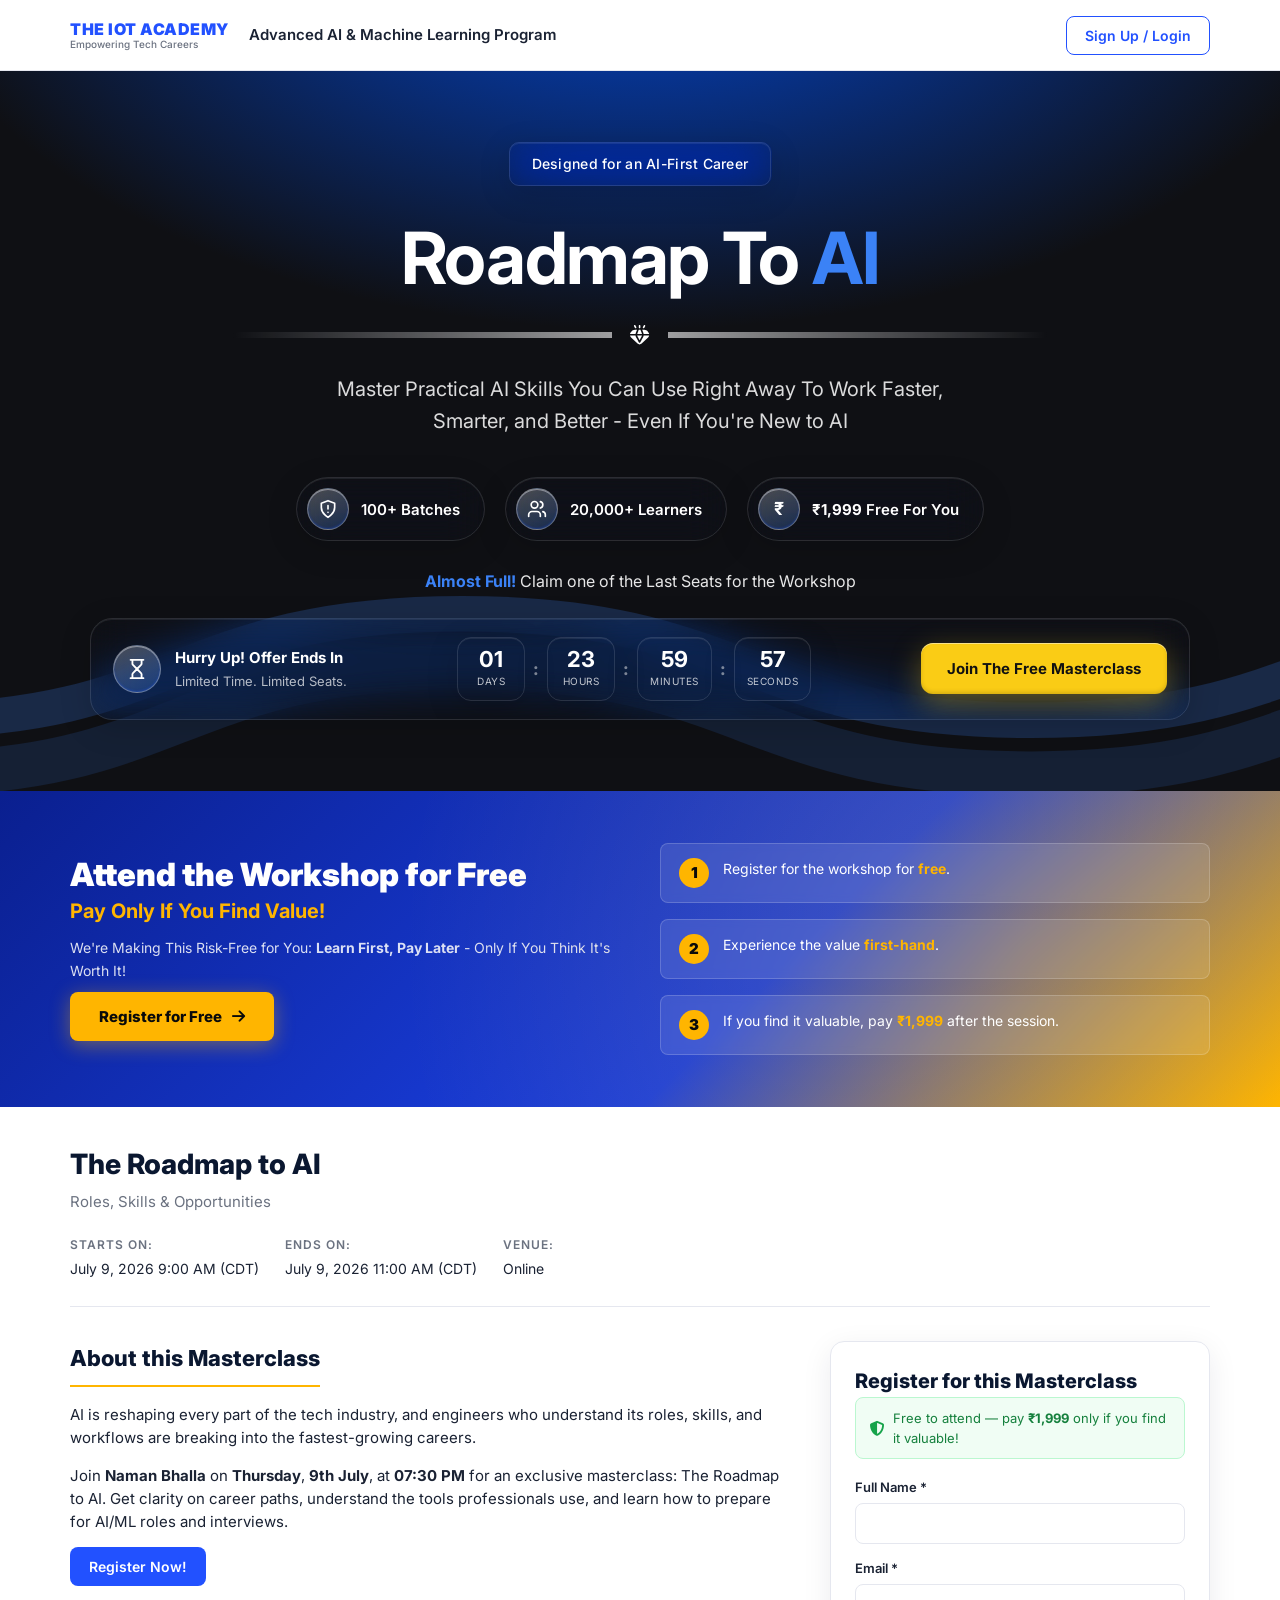
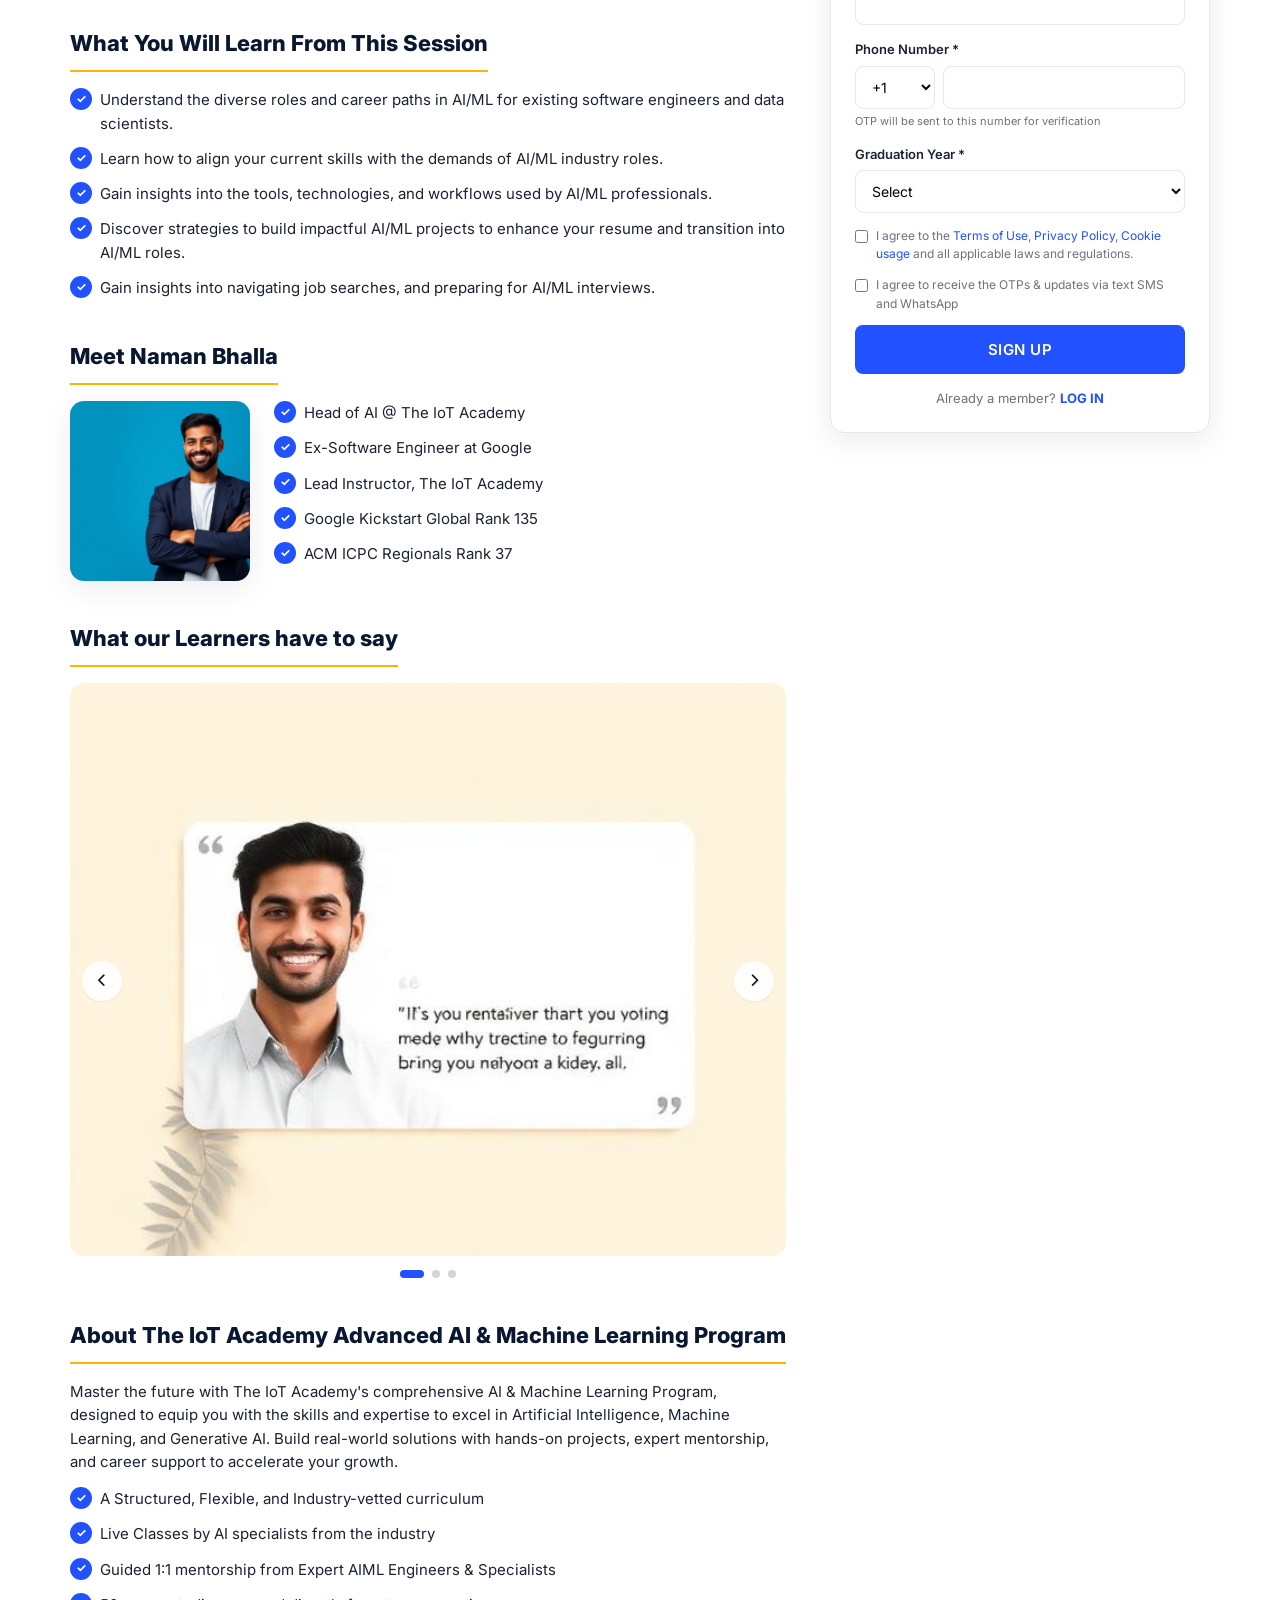
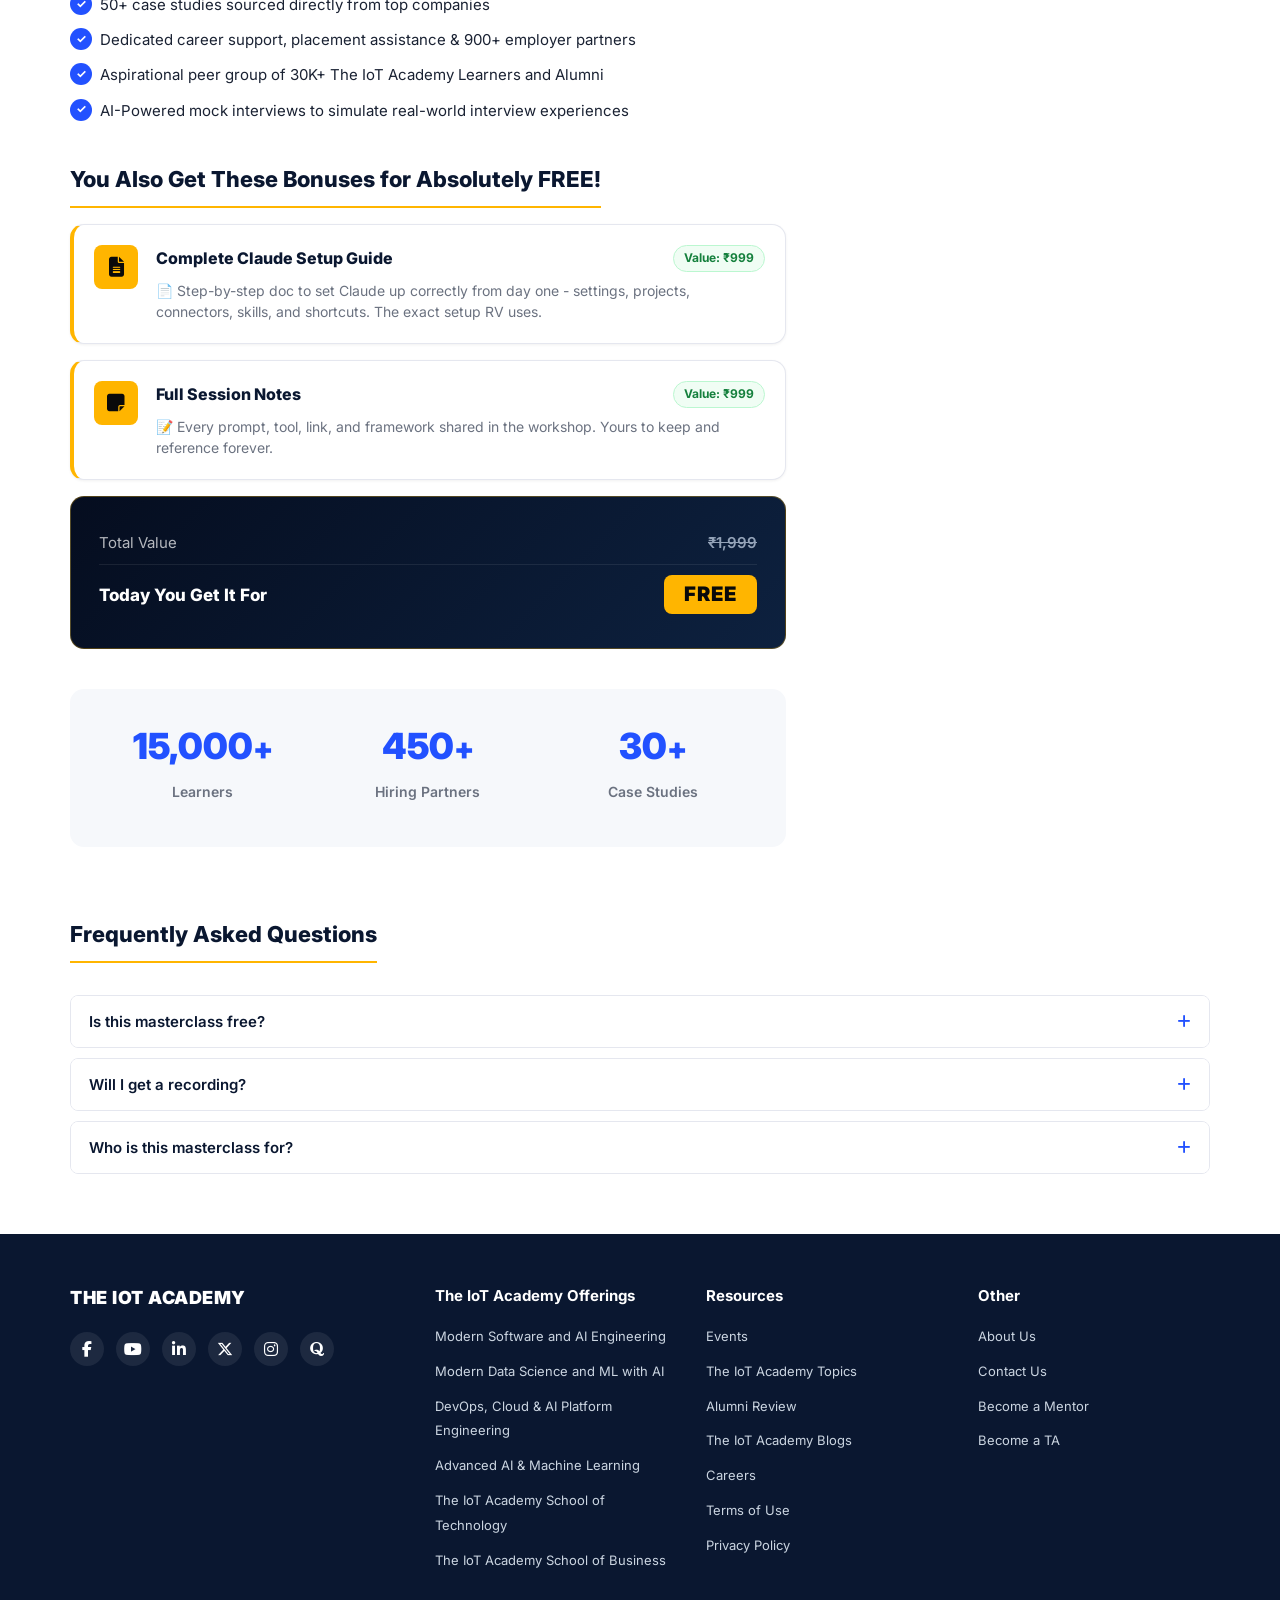
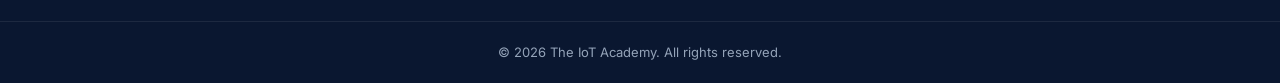
==== index.html @ 8700c043 "Add files via upload" ====
<!DOCTYPE html>
<html lang="en">

<head>
  <meta charset="UTF-8" />
  <meta name="viewport" content="width=device-width, initial-scale=1.0" />
  <title>The Roadmap to AI - The IoT Academy Masterclass</title>
  <meta name="description"
    content="Join Naman Bhalla for The Roadmap to AI - a free The IoT Academy Masterclass on AI/ML roles, skills and opportunities." />
  <link rel="preconnect" href="https://fonts.googleapis.com" />
  <link rel="preconnect" href="https://fonts.gstatic.com" crossorigin />
  <link href="https://fonts.googleapis.com/css2?family=Inter:wght@400;500;600;700;800;900&display=swap"
    rel="stylesheet" />
  <link rel="stylesheet" href="https://cdnjs.cloudflare.com/ajax/libs/font-awesome/6.5.1/css/all.min.css" />
  <link rel="stylesheet" href="css/style.css" />
  <link rel="stylesheet" href="css/responsive.css" />
</head>

<body>

  <!-- Navbar -->
  <header class="navbar" id="navbar">
    <div class="container nav-inner">
      <a href="#" class="brand" aria-label="The IoT Academy">
        <span class="brand-logo">THE IOT ACADEMY</span>
        <span class="brand-sub">Empowering Tech Careers</span>
      </a>
      <div class="nav-title">Advanced AI &amp; Machine Learning Program</div>
      <button class="btn btn-outline nav-cta" type="button">Sign Up / Login</button>
      <button class="hamburger" id="hamburger" aria-label="Toggle menu" aria-expanded="false">
        <span></span><span></span><span></span>
      </button>
    </div>
  </header>

<!-- Hero -->
  <section class="hero">
    <div class="hero-glow"></div>
    <svg class="hero-curves" viewBox="0 0 1440 320" preserveAspectRatio="xMidYMax slice">
      <path d="M-100,240 C200,240 200,120 520,120 C840,120 840,240 1160,240 C1480,240 1480,120 1800,120"
        stroke="rgba(59,130,246,0.22)" stroke-width="40" fill="none" stroke-linecap="round" />
      <path d="M-100,300 C200,300 200,180 520,180 C840,180 840,300 1160,300 C1480,300 1480,180 1800,180"
        stroke="rgba(59,130,246,0.14)" stroke-width="50" fill="none" stroke-linecap="round" />
    </svg>

    <div class="hero-content">
      <div class="badge glass">Designed for an AI-First Career</div>

      <h1 class="hero-title">Roadmap To <span class="hero-accent">AI</span></h1>

      <div class="separator">
        <div class="separator-line"></div>
        <svg class="diamond" viewBox="0 0 24 24" width="24" height="24" xmlns="http://www.w3.org/2000/svg" fill="none">
          <g transform="scale(1.0435)">
            <path
              d="M15.2933 8.93263L14.0161 5.57375H16.2659C17.1213 5.57581 17.9643 5.77859 18.7271 6.16579C19.4898 6.55299 20.1511 7.11379 20.6577 7.8031L21.3887 8.80166C21.7003 9.22668 21.9273 9.70757 22.0575 10.2182H15.6342C15.5683 9.77844 15.4539 9.3473 15.2933 8.93263ZM11.0343 3.71596C11.2807 3.71596 11.517 3.6181 11.6912 3.4439C11.8654 3.2697 11.9632 3.03343 11.9632 2.78707V0.929282C11.9632 0.682924 11.8654 0.446656 11.6912 0.272455C11.517 0.0982534 11.2807 0.000388083 11.0343 0.000388083C10.788 0.000388083 10.5517 0.0982534 10.3775 0.272455C10.2033 0.446656 10.1054 0.682924 10.1054 0.929282V2.78707C10.1054 3.03343 10.2033 3.2697 10.3775 3.4439C10.5517 3.6181 10.788 3.71596 11.0343 3.71596ZM13.5628 9.60794L12.0292 5.57375H10.0478L8.48916 9.70919C8.42937 9.8757 8.37974 10.0457 8.34054 10.2182H13.7476C13.7012 10.0105 13.6394 9.8065 13.5628 9.60794ZM15.2636 3.62307C15.3732 3.67822 15.4928 3.71107 15.6152 3.71975C15.7376 3.72842 15.8606 3.71274 15.9769 3.67361C16.0933 3.63449 16.2007 3.57269 16.293 3.49179C16.3854 3.41089 16.4607 3.31249 16.5148 3.20229L17.4437 1.3445C17.5538 1.12401 17.5718 0.868802 17.4938 0.635023C17.4158 0.401245 17.248 0.208044 17.0275 0.0979219C16.8071 -0.0122001 16.5519 -0.0302223 16.3181 0.0478199C16.0843 0.125862 15.8911 0.293576 15.781 0.514066L14.8521 2.37185C14.7966 2.48096 14.7633 2.59996 14.7539 2.72201C14.7446 2.84405 14.7595 2.96674 14.7977 3.08301C14.836 3.19928 14.8968 3.30685 14.9767 3.39954C15.0567 3.49222 15.1542 3.56819 15.2636 3.62307ZM11.0232 17.5444L13.6111 12.6649C13.6768 12.4726 13.7286 12.2758 13.7662 12.076H8.24765C8.28941 12.3153 8.35156 12.5505 8.43342 12.7792L11.0232 17.5444ZM6.76142 9.0376L8.06187 5.57375H5.81673C4.97889 5.57594 4.15274 5.77046 3.40194 6.14231C2.65113 6.51417 1.99573 7.05344 1.48623 7.71857L0.723608 8.7162C0.387594 9.16293 0.147561 9.67431 0.0185779 10.2182H6.42794C6.49935 9.81452 6.61106 9.419 6.76142 9.0376ZM15.65 12.076C15.5915 12.5199 15.4843 12.956 15.3305 13.3765C15.3165 13.4136 11.8415 19.9475 11.8387 19.9484C11.7631 20.0954 11.6485 20.2188 11.5076 20.3052C11.3666 20.3916 11.2047 20.4377 11.0394 20.4385C10.874 20.4392 10.7117 20.3946 10.5699 20.3095C10.4282 20.2244 10.3125 20.1021 10.2355 19.9558C10.2355 19.9558 6.72984 13.5353 6.71497 13.4954C6.54858 13.0371 6.43757 12.5606 6.38429 12.076H0C0.171788 12.9072 0.603865 13.662 1.23357 14.231L8.65543 21.39C9.3073 21.9714 10.1507 22.2918 11.0241 22.2901C11.9161 22.2884 12.776 21.9576 13.4392 21.3612L20.8109 14.271C21.4569 13.6933 21.9012 12.9242 22.0789 12.076H15.65ZM5.5585 3.20229C5.66862 3.42339 5.86207 3.5917 6.09628 3.67017C6.3305 3.74865 6.58629 3.73087 6.8074 3.62075C7.0285 3.51063 7.19681 3.31718 7.27529 3.08297C7.35376 2.84876 7.33599 2.59296 7.22586 2.37185L6.29697 0.514066C6.24244 0.404891 6.16695 0.307524 6.07479 0.227525C5.98264 0.147526 5.87562 0.0864625 5.75987 0.0478199C5.52609 -0.0302223 5.27089 -0.0122001 5.0504 0.0979219C4.82991 0.208044 4.66219 0.401245 4.58415 0.635023C4.50611 0.868802 4.52413 1.12401 4.63425 1.3445L5.5585 3.20229Z"
              fill="#ffffff" />
          </g>
        </svg>
        <div class="separator-line right"></div>
      </div>

      <p class="hero-sub">Master Practical AI Skills You Can Use Right Away To Work Faster,<br />Smarter, and Better
        - Even If You're New to AI</p>

      <div class="hero-stats">
        <div class="stat-pill glass">
          <div class="stat-icon">
            <svg viewBox="0 0 24 24" fill="none" stroke="currentColor" stroke-width="2" stroke-linecap="round"
              stroke-linejoin="round">
              <path d="M12 22s-8-4.5-8-11.8V5l8-3 8 3v5.2c0 7.3-8 11.8-8 11.8z" />
              <path d="M12 8v4" />
              <path d="M12 16h.01" />
            </svg>
          </div>
          <span class="stat-label">100+ Batches</span>
        </div>
        <div class="stat-pill glass">
          <div class="stat-icon">
            <svg viewBox="0 0 24 24" fill="none" stroke="currentColor" stroke-width="2" stroke-linecap="round"
              stroke-linejoin="round">
              <path d="M16 21v-2a4 4 0 0 0-4-4H6a4 4 0 0 0-4 4v2" />
              <circle cx="9" cy="7" r="4" />
              <path d="M22 21v-2a4 4 0 0 0-3-3.87" />
              <path d="M16 3.13a4 4 0 0 1 0 7.75" />
            </svg>
          </div>
          <span class="stat-label">20,000+ Learners</span>
        </div>
        <div class="stat-pill glass">
          <div class="stat-icon">
            <span style="font-size:18px;font-weight:700;line-height:1;">&#8377;</span>
          </div>
          <span class="stat-label"><strong>&#8377;1,999</strong> Free For You</span>
        </div>
      </div>

      <p class="hero-urgency"><strong>Almost Full!</strong> Claim one of the Last Seats for the Workshop</p>

      <div class="countdown-bar glass" id="countdownStrip">
        <div class="countdown-left">
          <div class="countdown-icon">
            <svg viewBox="0 0 24 24" fill="none" stroke="currentColor" stroke-width="2" stroke-linecap="round"
              stroke-linejoin="round">
              <path d="M5 22h14" />
              <path d="M5 2h14" />
              <path d="M17 22v-4.172a2 2 0 0 0-.586-1.414L12 12l-4.414 4.414A2 2 0 0 0 7 17.828V22" />
              <path d="M7 2v4.172a2 2 0 0 0 .586 1.414L12 12l4.414-4.414A2 2 0 0 0 17 6.172V2" />
            </svg>
          </div>
          <div class="countdown-text">
            <h3>Hurry Up! Offer Ends In</h3>
            <p>Limited Time. Limited Seats.</p>
          </div>
        </div>
        <div class="countdown-timer">
          <div class="time-unit glass"><span class="value" id="cd-days">02</span><span class="label">Days</span></div>
          <span class="colon">:</span>
          <div class="time-unit glass"><span class="value" id="cd-hours">02</span><span class="label">Hours</span></div>
          <span class="colon">:</span>
          <div class="time-unit glass"><span class="value" id="cd-minutes">02</span><span class="label">Minutes</span></div>
          <span class="colon">:</span>
          <div class="time-unit glass"><span class="value" id="cd-seconds">02</span><span class="label">Seconds</span></div>
        </div>
        <button class="cta-button" data-scroll-to="registerForm">Join The Free Masterclass</button>
      </div>
    </div>
  </section>

  <!-- Risk-Free Banner -->
  <section class="risk-banner reveal">
    <div class="container risk-inner">
      <div class="risk-left">
        <h2 class="risk-title">Attend the Workshop for Free</h2>
        <p class="risk-sub">Pay Only If You Find Value!</p>
        <p class="risk-desc">We're Making This Risk-Free for You: <strong>Learn First, Pay Later</strong> - Only If You
          Think It's Worth It!</p>
        <button class="btn btn-yellow" data-scroll-to="registerForm">Register for Free <i
            class="fa-solid fa-arrow-right"></i></button>
      </div>
      <div class="risk-steps">
        <div class="risk-step">
          <span class="risk-num">1</span>
          <p>Register for the workshop for <strong>free</strong>.</p>
        </div>
        <div class="risk-step">
          <span class="risk-num">2</span>
          <p>Experience the value <strong>first-hand</strong>.</p>
        </div>
        <div class="risk-step">
          <span class="risk-num">3</span>
          <p>If you find it valuable, pay <strong>₹1,999</strong> after the session.</p>
        </div>
      </div>
    </div>
  </section>

  <!-- Event details -->
  <section class="container event-info reveal">
    <h2>The Roadmap to AI</h2>
    <p class="muted">Roles, Skills &amp; Opportunities</p>

    <div class="event-meta">
      <div><span class="meta-label">STARTS ON:</span><span>July 9, 2026 9:00 AM (CDT)</span></div>
      <div><span class="meta-label">ENDS ON:</span><span>July 9, 2026 11:00 AM (CDT)</span></div>
      <div><span class="meta-label">VENUE:</span><span>Online</span></div>
    </div>
    <hr />
  </section>

  <!-- Two-column body -->
  <section class="container body-grid">

    <div class="body-main">

      <article class="block reveal">
        <h3 class="block-title">About this Masterclass</h3>
        <p>AI is reshaping every part of the tech industry, and engineers who understand its roles, skills, and
          workflows are breaking into the fastest-growing careers.</p>
        <p>Join <strong>Naman Bhalla</strong> on <strong>Thursday</strong>, <strong>9th July</strong>, at <strong>07:30
            PM</strong> for an exclusive masterclass: The Roadmap to AI. Get clarity on career paths, understand the
          tools professionals use, and learn how to prepare for AI/ML roles and interviews.</p>
        <button class="btn btn-primary" data-scroll-to="registerForm">Register Now!</button>
      </article>

      <article class="block reveal">
        <h3 class="block-title">What You Will Learn From This Session</h3>
        <ul class="check-list">
          <li>Understand the diverse roles and career paths in AI/ML for existing software engineers and data
            scientists.</li>
          <li>Learn how to align your current skills with the demands of AI/ML industry roles.</li>
          <li>Gain insights into the tools, technologies, and workflows used by AI/ML professionals.</li>
          <li>Discover strategies to build impactful AI/ML projects to enhance your resume and transition into AI/ML
            roles.</li>
          <li>Gain insights into navigating job searches, and preparing for AI/ML interviews.</li>
        </ul>
      </article>

      <article class="block reveal">
        <h3 class="block-title">Meet Naman Bhalla</h3>
        <div class="speaker">
          <div class="speaker-photo">
            <img src="assets/images/instructor.jpg" alt="Naman Bhalla" loading="lazy" />
          </div>
          <ul class="check-list">
            <li>Head of AI @ The IoT Academy</li>
            <li>Ex-Software Engineer at Google</li>
            <li>Lead Instructor, The IoT Academy</li>
            <li>Google Kickstart Global Rank 135</li>
            <li>ACM ICPC Regionals Rank 37</li>
          </ul>
        </div>
      </article>

      <article class="block reveal">
        <h3 class="block-title">What our Learners have to say</h3>

        <div class="slider" id="testimonialSlider">
          <button class="slider-btn prev" aria-label="Previous"><i class="fa-solid fa-chevron-left"></i></button>
          <div class="slider-track" id="sliderTrack">
            <div class="slide"><img src="assets/images/testimonial1.jpg" alt="Learner testimonial 1" loading="lazy" />
            </div>
            <div class="slide"><img src="assets/images/testimonial2.jpg" alt="Learner testimonial 2" loading="lazy" />
            </div>
            <div class="slide"><img src="assets/images/testimonial3.jpg" alt="Learner testimonial 3" loading="lazy" />
            </div>
          </div>
          <button class="slider-btn next" aria-label="Next"><i class="fa-solid fa-chevron-right"></i></button>
          <div class="slider-dots" id="sliderDots"></div>
        </div>
      </article>

      <article class="block reveal">
        <h3 class="block-title">About The IoT Academy Advanced AI &amp; Machine Learning Program</h3>
        <p>Master the future with The IoT Academy's comprehensive AI &amp; Machine Learning Program, designed to equip
          you with the skills and expertise to excel in Artificial Intelligence, Machine Learning, and Generative AI.
          Build real-world solutions with hands-on projects, expert mentorship, and career support to accelerate your
          growth.</p>
        <ul class="check-list">
          <li>A Structured, Flexible, and Industry-vetted curriculum</li>
          <li>Live Classes by AI specialists from the industry</li>
          <li>Guided 1:1 mentorship from Expert AIML Engineers &amp; Specialists</li>
          <li>50+ case studies sourced directly from top companies</li>
          <li>Dedicated career support, placement assistance &amp; 900+ employer partners</li>
          <li>Aspirational peer group of 30K+ The IoT Academy Learners and Alumni</li>
          <li>AI-Powered mock interviews to simulate real-world interview experiences</li>
        </ul>
      </article>

      <!-- Bonuses -->
      <article class="block reveal">
        <h3 class="block-title">You Also Get These Bonuses for Absolutely FREE!</h3>

        <div class="bonus-card">
          <div class="bonus-icon"><i class="fa-solid fa-file-lines"></i></div>
          <div class="bonus-body">
            <div class="bonus-header">
              <span class="bonus-title">Complete Claude Setup Guide</span>
              <span class="bonus-value">Value: ₹999</span>
            </div>
            <p>📄 Step-by-step doc to set Claude up correctly from day one - settings, projects, connectors, skills, and
              shortcuts. The exact setup RV uses.</p>
          </div>
        </div>

        <div class="bonus-card">
          <div class="bonus-icon"><i class="fa-solid fa-note-sticky"></i></div>
          <div class="bonus-body">
            <div class="bonus-header">
              <span class="bonus-title">Full Session Notes</span>
              <span class="bonus-value">Value: ₹999</span>
            </div>
            <p>📝 Every prompt, tool, link, and framework shared in the workshop. Yours to keep and reference forever.
            </p>
          </div>
        </div>

        <div class="value-stack">
          <div class="value-row">
            <span>Total Value</span>
            <span class="value-strike">₹1,999</span>
          </div>
          <div class="value-row highlight">
            <span>Today You Get It For</span>
            <span class="value-free">FREE</span>
          </div>
        </div>
      </article>

      <!-- Counters -->
      <article class="block counters reveal">
        <div class="counter"><span class="count" data-target="30000">0</span><span class="plus">+</span>
          <p>Learners</p>
        </div>
        <div class="counter"><span class="count" data-target="900">0</span><span class="plus">+</span>
          <p>Hiring Partners</p>
        </div>
        <div class="counter"><span class="count" data-target="50">0</span><span class="plus">+</span>
          <p>Case Studies</p>
        </div>
      </article>

    </div>

    <!-- Registration form -->
    <aside class="body-side">
      <form class="register-card" id="registerForm" novalidate>
        <h3>Register for this Masterclass</h3>
        <div class="form-risk-note">
          <i class="fa-solid fa-shield-halved"></i>
          <span>Free to attend &mdash; pay <strong>₹1,999</strong> only if you find it valuable!</span>
        </div>

        <div class="field">
          <label for="fullName">Full Name *</label>
          <input id="fullName" name="fullName" type="text" required />
        </div>
        <div class="field">
          <label for="email">Email *</label>
          <input id="email" name="email" type="email" required />
        </div>
        <div class="field">
          <label for="phone">Phone Number *</label>
          <div class="phone-row">
            <select aria-label="Country code">
              <option value="+1">+1</option>
              <option value="+91">+91</option>
              <option value="+44">+44</option>
            </select>
            <input id="phone" name="phone" type="tel" required />
          </div>
          <small>OTP will be sent to this number for verification</small>
        </div>
        <div class="field">
          <label for="gradYear">Graduation Year *</label>
          <select id="gradYear" required>
            <option value="">Select</option>
            <option>2028</option>
            <option>2027</option>
            <option>2026</option>
            <option>2025</option>
            <option>2024</option>
            <option>2023</option>
            <option>2022</option>
            <option>2021</option>
            <option>2020</option>
          </select>
        </div>
        <label class="checkbox">
          <input type="checkbox" required />
          <span>I agree to the <a href="#">Terms of Use</a>, <a href="#">Privacy Policy</a>, <a href="#">Cookie
              usage</a> and all applicable laws and regulations.</span>
        </label>
        <label class="checkbox">
          <input type="checkbox" />
          <span>I agree to receive the OTPs &amp; updates via text SMS and WhatsApp</span>
        </label>
        <button type="submit" class="btn btn-primary btn-block">SIGN UP</button>
        <p class="signin-link">Already a member? <a href="#">LOG IN</a></p>
      </form>
    </aside>
  </section>

  <!-- FAQ Accordion -->
  <section class="container faq reveal">
    <h3 class="block-title">Frequently Asked Questions</h3>
    <div class="accordion">
      <div class="acc-item">
        <button class="acc-head">Is this masterclass free? <i class="fa-solid fa-plus"></i></button>
        <div class="acc-body">
          <p>Yes, this masterclass is completely free to attend.</p>
        </div>
      </div>
      <div class="acc-item">
        <button class="acc-head">Will I get a recording? <i class="fa-solid fa-plus"></i></button>
        <div class="acc-body">
          <p>Registered attendees will receive access to the session recording afterward.</p>
        </div>
      </div>
      <div class="acc-item">
        <button class="acc-head">Who is this masterclass for? <i class="fa-solid fa-plus"></i></button>
        <div class="acc-body">
          <p>Software engineers, data scientists and anyone looking to break into AI/ML careers.</p>
        </div>
      </div>
    </div>
  </section>

  <!-- Footer -->
  <footer class="footer">
    <div class="container footer-grid">
      <div class="footer-brand">
        <div class="brand-logo footer-logo">THE IOT ACADEMY</div>
        <div class="socials">
          <a href="#" aria-label="Facebook"><i class="fa-brands fa-facebook-f"></i></a>
          <a href="#" aria-label="YouTube"><i class="fa-brands fa-youtube"></i></a>
          <a href="#" aria-label="LinkedIn"><i class="fa-brands fa-linkedin-in"></i></a>
          <a href="#" aria-label="Twitter"><i class="fa-brands fa-x-twitter"></i></a>
          <a href="#" aria-label="Instagram"><i class="fa-brands fa-instagram"></i></a>
          <a href="#" aria-label="Quora"><i class="fa-brands fa-quora"></i></a>
        </div>
      </div>

      <div class="footer-col">
        <h4>The IoT Academy Offerings</h4>
        <ul>
          <li><a href="#">Modern Software and AI Engineering</a></li>
          <li><a href="#">Modern Data Science and ML with AI</a></li>
          <li><a href="#">DevOps, Cloud &amp; AI Platform Engineering</a></li>
          <li><a href="#">Advanced AI &amp; Machine Learning</a></li>
          <li><a href="#">The IoT Academy School of Technology</a></li>
          <li><a href="#">The IoT Academy School of Business</a></li>
        </ul>
      </div>
      <div class="footer-col">
        <h4>Resources</h4>
        <ul>
          <li><a href="#">Events</a></li>
          <li><a href="#">The IoT Academy Topics</a></li>
          <li><a href="#">Alumni Review</a></li>
          <li><a href="#">The IoT Academy Blogs</a></li>
          <li><a href="#">Careers</a></li>
          <li><a href="#">Terms of Use</a></li>
          <li><a href="#">Privacy Policy</a></li>
        </ul>
      </div>
      <div class="footer-col">
        <h4>Other</h4>
        <ul>
          <li><a href="#">About Us</a></li>
          <li><a href="#">Contact Us</a></li>
          <li><a href="#">Become a Mentor</a></li>
          <li><a href="#">Become a TA</a></li>
        </ul>
      </div>
    </div>
    <div class="footer-bottom">
      <p>© 2026 The IoT Academy. All rights reserved.</p>
    </div>
  </footer>

  <!-- Back to top -->
  <button id="backToTop" class="back-to-top" aria-label="Back to top">
    <i class="fa-solid fa-arrow-up"></i>
  </button>

  <script src="js/script.js"></script>
</body>

</html>
---- css/style.css ----
/* =========================================
   Design tokens
========================================= */
:root {
  --blue-700: #1a3fe0;
  --blue-600: #2251ff;
  --yellow: #ffb500;
  --yellow-2: #ffcb2e;
  --dark: #0a1730;
  --text: #1a2233;
  --muted: #6b7280;
  --border: #e5e7ef;
  --bg: #ffffff;
  --bg-soft: #f6f8fb;
  --danger: #e11d48;
  --radius: 8px;
  --radius-lg: 14px;
  --shadow-sm: 0 1px 3px rgba(0, 0, 0, .06);
  --shadow: 0 8px 30px rgba(10, 23, 48, .08);
  --container: 1180px;
  --font: 'Inter', system-ui, -apple-system, "Segoe UI", Roboto, Arial, sans-serif;
}

/* =========================================
   Reset
========================================= */
* {
  margin: 0;
  padding: 0;
  box-sizing: border-box;
}

html {
  scroll-behavior: smooth;
}

body {
  font-family: var(--font);
  color: var(--text);
  background: var(--bg);
  line-height: 1.55;
  -webkit-font-smoothing: antialiased;
}

img {
  max-width: 100%;
  display: block;
}

a {
  color: var(--blue-600);
  text-decoration: none;
}

a:hover {
  text-decoration: underline;
}

button {
  font-family: inherit;
  cursor: pointer;
  border: 0;
  background: none;
}

ul {
  list-style: none;
}

.container {
  width: 100%;
  max-width: var(--container);
  margin: 0 auto;
  padding: 0 20px;
}

.muted {
  color: var(--muted);
}

/* =========================================
   Buttons
========================================= */
.btn {
  display: inline-flex;
  align-items: center;
  justify-content: center;
  padding: 10px 18px;
  border-radius: var(--radius);
  font-weight: 600;
  font-size: 14px;
  transition: all .2s ease;
  border: 1px solid transparent;
}

.btn-primary {
  background: var(--blue-600);
  color: #fff;
}

.btn-primary:hover {
  background: var(--blue-700);
  transform: translateY(-1px);
}

.btn-outline {
  background: #fff;
  color: var(--blue-600);
  border-color: var(--blue-600);
}

.btn-outline:hover {
  background: var(--blue-600);
  color: #fff;
}

.btn-danger {
  background: var(--danger);
  color: #fff;
}

.btn-danger:hover {
  background: #be123c;
}

.btn-block {
  width: 100%;
  padding: 14px;
  font-size: 15px;
  letter-spacing: .5px;
}

/* =========================================
   Navbar
========================================= */
.navbar {
  position: sticky;
  top: 0;
  z-index: 100;
  background: #fff;
  border-bottom: 1px solid var(--border);
  transition: transform .3s ease, box-shadow .2s ease;
}

.navbar.hide {
  transform: translateY(-100%);
}

.navbar.scrolled {
  box-shadow: var(--shadow-sm);
}

.nav-inner {
  display: flex;
  align-items: center;
  gap: 20px;
  height: 70px;
}

.brand {
  display: flex;
  flex-direction: column;
  line-height: 1;
}

.brand-logo {
  font-weight: 900;
  font-size: 16px;
  color: var(--blue-600);
  letter-spacing: .5px;
}

.brand-sub {
  font-size: 10px;
  color: var(--muted);
  font-weight: 500;
  margin-top: 2px;
}

.nav-title {
  font-weight: 600;
  color: var(--text);
  font-size: 15px;
  flex: 1;
}

.nav-cta {
  margin-left: auto;
}

.hamburger {
  display: none;
  flex-direction: column;
  gap: 4px;
  padding: 8px;
}

.hamburger span {
  width: 22px;
  height: 2px;
  background: var(--text);
  border-radius: 2px;
  transition: .2s;
}

/* =========================================
   Hero
========================================= */
.hero {
  position: relative;
  display: flex;
  align-items: center;
  justify-content: center;
  min-height: 80vh;
  overflow: hidden;
  padding: 48px 16px;
  background: #050914;
  color: #fff;
}

.hero-glow {
  position: absolute;
  inset: 0;
  pointer-events: none;
  background:
    radial-gradient(57.77% 57.77% at 50% -21.89%, #0249DC 0%, #0F1014 100%);
}

.hero-curves {
  position: absolute;
  bottom: 0;
  left: 0;
  width: 100%;
  pointer-events: none;
}

.hero-content {
  position: relative;
  z-index: 10;
  max-width: 1100px;
  width: 100%;
  text-align: center;
}

/* Liquid Glass */
.glass {
  position: relative;
  overflow: hidden;
  isolation: isolate;
  background: transparent;
  border: 1px solid rgba(255, 255, 255, 0.12);
  box-shadow:
    inset 0 1px 0 rgba(255, 255, 255, 0.08),
    0 8px 32px rgba(0, 0, 0, 0.15);
  backdrop-filter: blur(20px) saturate(200%);
  -webkit-backdrop-filter: blur(20px) saturate(200%);
}

.glass::before {
  content: "";
  position: absolute;
  inset: 0;
  border-radius: inherit;
  pointer-events: none;
  background: none;
}

.glass::after {
  content: "";
  position: absolute;
  inset: 0;
  z-index: -1;
  border-radius: inherit;
  background: radial-gradient(circle at 75% 20%,
      rgba(59, 131, 246, 0),
      transparent 55%);
}

.badge {
  display: inline-flex;
  align-items: center;
  justify-content: center;
  padding: 10px 22px;
  border-radius: 10px;
  font-size: 14px;
  font-weight: 500;
  letter-spacing: 0.02em;
  margin-bottom: 32px;
  color: #fff;
}

.hero-title {
  font-size: clamp(40px, 8vw, 72px);
  font-weight: 700;
  line-height: 1.1;
  letter-spacing: -0.02em;
  color: #fff;
}

.hero-accent {
  color: #3b82f6;
}

.separator {
  display: flex;
  align-items: center;
  justify-content: center;
  gap: 18px;
  margin-top: 28px;
}

.separator-line {
  flex: 1;
  max-width: 380px;
  height: 6px;
  background: linear-gradient(90deg, transparent, rgba(255, 255, 255, 0.6));
}

.separator-line.right {
  background: linear-gradient(270deg, transparent, rgba(255, 255, 255, 0.6));
}

.diamond {
  width: 20px;
  height: 20px;
}

.hero-sub {
  max-width: 720px;
  margin: 28px auto 0;
  font-size: clamp(16px, 2.5vw, 20px);
  line-height: 1.6;
  color: rgba(255, 255, 255, 0.85);
}

.hero-stats {
  display: flex;
  flex-wrap: wrap;
  justify-content: center;
  gap: 20px;
  margin-top: 40px;
}

.stat-pill {
  display: flex;
  align-items: center;
  gap: 12px;
  padding: 10px 24px 10px 10px;
  border-radius: 999px;
}

.stat-icon {
  display: flex;
  align-items: center;
  justify-content: center;
  width: 42px;
  height: 42px;
  border-radius: 50%;
  background: linear-gradient(160deg, rgba(255, 255, 255, 0.25), rgba(59, 130, 246, 0.25));
  border: 1px solid rgba(255, 255, 255, 0.3);
  box-shadow: inset 0 1px 0 rgba(255, 255, 255, 0.4), inset 0 -1px 2px rgba(29, 78, 216, 0.4);
  color: #fff;
}

.stat-icon svg {
  width: 20px;
  height: 20px;
}

.stat-label {
  font-size: 15px;
  font-weight: 600;
  color: #fff;
}

.hero-urgency {
  margin-top: 28px;
  font-size: 16px;
  color: rgba(255, 255, 255, 0.9);
}

.hero-urgency strong {
  color: #3b82f6;
  font-weight: 700;
}

.countdown-bar {
  display: flex;
  flex-wrap: wrap;
  align-items: center;
  justify-content: space-between;
  gap: 24px;
  margin-top: 24px;
  padding: 18px 22px;
  border-radius: 22px;
}

.countdown-left {
  display: flex;
  align-items: center;
  gap: 14px;
}

.countdown-icon {
  display: flex;
  align-items: center;
  justify-content: center;
  width: 48px;
  height: 48px;
  border-radius: 50%;
  background: linear-gradient(160deg, rgba(255, 255, 255, 0.25), rgba(59, 130, 246, 0.25));
  border: 1px solid rgba(255, 255, 255, 0.3);
  box-shadow: inset 0 1px 0 rgba(255, 255, 255, 0.4), inset 0 -1px 2px rgba(29, 78, 216, 0.4);
  color: #fff;
}

.countdown-icon svg {
  width: 22px;
  height: 22px;
}

.countdown-text {
  text-align: left;
}

.countdown-text h3 {
  font-size: 15px;
  font-weight: 700;
  margin: 0 0 2px;
  color: #fff;
}

.countdown-text p {
  font-size: 13px;
  color: rgba(255, 255, 255, 0.7);
  margin: 0;
}

.countdown-timer {
  display: flex;
  align-items: center;
  gap: 8px;
}

.time-unit {
  display: flex;
  flex-direction: column;
  align-items: center;
  justify-content: center;
  min-width: 68px;
  padding: 10px 12px;
  border-radius: 14px;
}

.time-unit .value {
  font-size: 22px;
  font-weight: 700;
  line-height: 1;
  color: #fff;
}

.time-unit .label {
  font-size: 10px;
  text-transform: uppercase;
  letter-spacing: 0.05em;
  color: rgba(255, 255, 255, 0.75);
  margin-top: 4px;
}

.colon {
  font-size: 18px;
  font-weight: 700;
  color: rgba(255, 255, 255, 0.5);
}

.cta-button {
  display: inline-flex;
  align-items: center;
  justify-content: center;
  padding: 16px 26px;
  border-radius: 12px;
  background: #facc15;
  color: #111;
  font-size: 15px;
  font-weight: 700;
  border: none;
  cursor: pointer;
  font-family: var(--font);
  box-shadow: inset 0 1px 0 rgba(255, 255, 255, 0.5), inset 0 -2px 4px rgba(0, 0, 0, 0.15), 0 10px 30px rgba(250, 204, 21, 0.35);
  transition: transform 0.15s ease, box-shadow 0.2s ease;
}

.cta-button:hover {
  transform: translateY(-1px) scale(1.02);
}

.cta-button:active {
  transform: scale(0.97);
}

/* =========================================
   Risk-Free Banner
========================================= */
.risk-banner {
  background: linear-gradient(135deg, #0a1f8f 0%, #1a3fe0 60%, #ffb500 100%);
  padding: 52px 0;
  position: relative;
  overflow: hidden;
}

.risk-banner::before {
  content: '';
  position: absolute;
  inset: 0;
  background: radial-gradient(circle at 80% 50%, rgba(255, 181, 0, .18) 0%, transparent 60%);
  pointer-events: none;
}

.risk-inner {
  display: flex;
  align-items: center;
  gap: 40px;
  flex-wrap: wrap;
}

.risk-left {
  flex: 1;
  min-width: 220px;
}

.risk-title {
  font-size: 32px;
  font-weight: 900;
  color: #fff;
  line-height: 1.1;
}

.risk-sub {
  font-size: 20px;
  font-weight: 700;
  color: var(--yellow);
  margin-top: 4px;
}

.risk-desc {
  color: rgba(255, 255, 255, .85);
  font-size: 14px;
  margin-top: 10px;
  line-height: 1.6;
}

.risk-steps {
  display: flex;
  flex-direction: column;
  gap: 16px;
  flex: 1;
  min-width: 220px;
}

.risk-step {
  display: flex;
  align-items: flex-start;
  gap: 14px;
  background: rgba(255, 255, 255, .1);
  border: 1px solid rgba(255, 255, 255, .18);
  border-radius: var(--radius);
  padding: 14px 18px;
  backdrop-filter: blur(4px);
}

.risk-num {
  width: 30px;
  height: 30px;
  border-radius: 50%;
  background: var(--yellow);
  color: #0a0a0a;
  font-weight: 900;
  font-size: 15px;
  display: grid;
  place-items: center;
  flex-shrink: 0;
}

.risk-step p {
  color: #fff;
  font-size: 14px;
  margin: 0;
  line-height: 1.5;
}

.risk-step strong {
  color: var(--yellow);
}

.btn-yellow {
  margin-top: 10px;
  background: var(--yellow);
  color: #0a0a0a;
  font-weight: 800;
  font-size: 15px;
  padding: 14px 28px;
  border-radius: var(--radius);
  white-space: nowrap;
  display: inline-flex;
  align-items: center;
  gap: 10px;
  transition: transform .2s, box-shadow .2s;
  box-shadow: 0 4px 20px rgba(255, 181, 0, .4);
  flex-shrink: 0;
}

.btn-yellow:hover {
  transform: translateY(-2px);
  box-shadow: 0 8px 28px rgba(255, 181, 0, .5);
}

/* Form risk note */
.form-risk-note {
  display: flex;
  align-items: center;
  gap: 8px;
  background: #f0fdf4;
  border: 1px solid #bbf7d0;
  border-radius: var(--radius);
  padding: 10px 14px;
  font-size: 13px;
  color: #15803d;
  margin-bottom: 18px;
}

.form-risk-note i {
  color: #16a34a;
  font-size: 15px;
  flex-shrink: 0;
}

/* =========================================
   Event info
========================================= */
.event-info {
  margin-top: 36px;
}

.event-info h2 {
  font-size: 28px;
  font-weight: 800;
  color: var(--dark);
}

.event-info .muted {
  margin-top: 4px;
  font-size: 15px;
}

.event-meta {
  display: flex;
  flex-wrap: wrap;
  gap: 26px;
  margin-top: 22px;
  font-size: 14px;
}

.event-meta>div {
  display: flex;
  flex-direction: column;
  gap: 4px;
}

.meta-label {
  color: var(--muted);
  font-weight: 600;
  font-size: 12px;
  letter-spacing: 1px;
}

.event-info hr {
  margin-top: 26px;
  border: 0;
  border-top: 1px solid var(--border);
}

/* =========================================
   Body grid
========================================= */
.body-grid {
  display: grid;
  grid-template-columns: 1fr 380px;
  gap: 44px;
  margin-top: 34px;
}

.block {
  margin-bottom: 40px;
}

.block-title {
  font-size: 22px;
  font-weight: 800;
  color: var(--dark);
  margin-bottom: 16px;
  padding-bottom: 10px;
  border-bottom: 2px solid var(--yellow);
  display: inline-block;
}

.block p {
  color: var(--text);
  margin-bottom: 14px;
  font-size: 15px;
}

.check-list li {
  position: relative;
  padding-left: 30px;
  margin-bottom: 12px;
  font-size: 15px;
}

.check-list li::before {
  content: "✓";
  position: absolute;
  left: 0;
  top: 0;
  width: 22px;
  height: 22px;
  border-radius: 50%;
  background: var(--blue-600);
  color: #fff;
  display: grid;
  place-items: center;
  font-size: 12px;
  font-weight: 700;
}

/* Speaker */
.speaker {
  display: flex;
  gap: 24px;
  align-items: flex-start;
}

.speaker-photo {
  width: 180px;
  height: 180px;
  border-radius: var(--radius-lg);
  overflow: hidden;
  flex-shrink: 0;
  box-shadow: var(--shadow);
}

.speaker-photo img {
  width: 100%;
  height: 100%;
  object-fit: cover;
}

.speaker .check-list {
  flex: 1;
}

/* Slider */
.slider {
  position: relative;
  overflow: hidden;
  border-radius: var(--radius-lg);
}

.slider-track {
  display: flex;
  transition: transform .5s ease;
}

.slide {
  min-width: 100%;
}

.slide img {
  width: 100%;
  height: auto;
  border-radius: var(--radius-lg);
}

.slider-btn {
  position: absolute;
  top: 50%;
  transform: translateY(-50%);
  width: 40px;
  height: 40px;
  border-radius: 50%;
  background: rgba(255, 255, 255, .9);
  color: var(--dark);
  display: grid;
  place-items: center;
  box-shadow: var(--shadow-sm);
  z-index: 2;
}

.slider-btn:hover {
  background: #fff;
}

.slider-btn.prev {
  left: 12px;
}

.slider-btn.next {
  right: 12px;
}

.slider-dots {
  display: flex;
  justify-content: center;
  gap: 8px;
  margin-top: 14px;
}

.slider-dots button {
  width: 8px;
  height: 8px;
  border-radius: 50%;
  background: #d1d5db;
}

.slider-dots button.active {
  background: var(--blue-600);
  width: 24px;
  border-radius: 4px;
}

/* Counters */
.counters {
  display: grid;
  grid-template-columns: repeat(3, 1fr);
  gap: 20px;
  padding: 30px;
  background: var(--bg-soft);
  border-radius: var(--radius-lg);
  text-align: center;
}

.counter .count {
  font-size: 36px;
  font-weight: 900;
  color: var(--blue-600);
}

.counter .plus {
  font-size: 30px;
  font-weight: 900;
  color: var(--blue-600);
}

.counter p {
  margin-top: 6px;
  color: var(--muted);
  font-weight: 600;
  font-size: 14px;
}

/* =========================================
   Register card (sticky)
========================================= */
.body-side {
  position: relative;
}

.register-card {
  position: sticky;
  top: 155px;
  background: #fff;
  border: 1px solid var(--border);
  border-radius: var(--radius-lg);
  padding: 24px;
  box-shadow: var(--shadow);
}

.register-card h3 {
  font-size: 20px;
  font-weight: 800;
  color: var(--dark);
}

.register-card .muted {
  font-size: 14px;
  margin-bottom: 18px;
}

.field {
  margin-bottom: 14px;
}

.field label {
  display: block;
  font-size: 13px;
  font-weight: 600;
  margin-bottom: 6px;
}

.field input,
.field select {
  width: 100%;
  padding: 11px 12px;
  border: 1px solid var(--border);
  border-radius: var(--radius);
  font-size: 14px;
  font-family: inherit;
  background: #fff;
  transition: border-color .2s;
}

.field input:focus,
.field select:focus {
  outline: none;
  border-color: var(--blue-600);
}

.field input.error,
.field select.error {
  border-color: var(--danger);
}

.field small {
  font-size: 11px;
  color: var(--muted);
  display: block;
  margin-top: 4px;
}

.phone-row {
  display: grid;
  grid-template-columns: 80px 1fr;
  gap: 8px;
}

.checkbox {
  display: flex;
  gap: 8px;
  align-items: flex-start;
  font-size: 12px;
  color: var(--muted);
  margin-bottom: 12px;
}

.checkbox input {
  margin-top: 3px;
}

.signin-link {
  text-align: center;
  margin-top: 14px;
  font-size: 13px;
  color: var(--muted);
}

.signin-link a {
  font-weight: 700;
}

/* =========================================
   Bonus Section
========================================= */
.bonus-card {
  display: flex;
  gap: 18px;
  align-items: flex-start;
  background: #fff;
  border: 1px solid var(--border);
  border-left: 4px solid var(--yellow);
  border-radius: var(--radius-lg);
  padding: 20px;
  margin-bottom: 16px;
  box-shadow: var(--shadow-sm);
}

.bonus-icon {
  width: 44px;
  height: 44px;
  border-radius: var(--radius);
  background: var(--yellow);
  color: #0a0a0a;
  display: grid;
  place-items: center;
  font-size: 20px;
  flex-shrink: 0;
}

.bonus-body {
  flex: 1;
}

.bonus-header {
  display: flex;
  justify-content: space-between;
  align-items: center;
  flex-wrap: wrap;
  gap: 8px;
  margin-bottom: 8px;
}

.bonus-title {
  font-weight: 800;
  font-size: 16px;
  color: var(--dark);
}

.bonus-value {
  background: #f0fdf4;
  border: 1px solid #bbf7d0;
  color: #15803d;
  font-size: 12px;
  font-weight: 700;
  padding: 3px 10px;
  border-radius: 999px;
}

.bonus-body p {
  margin: 0;
  font-size: 14px;
  color: var(--muted);
}

.value-stack {
  background: linear-gradient(135deg, #050d1f 0%, #0d213f 100%);
  border-radius: var(--radius-lg);
  padding: 24px 28px;
  margin-top: 8px;
  border: 1px solid rgba(255, 181, 0, .3);
}

.value-row {
  display: flex;
  justify-content: space-between;
  align-items: center;
  padding: 10px 0;
  border-bottom: 1px solid rgba(255, 255, 255, .08);
  color: rgba(255, 255, 255, .7);
  font-size: 15px;
}

.value-row:last-child {
  border-bottom: none;
}

.value-strike {
  text-decoration: line-through;
  color: #94a3b8;
  font-weight: 600;
}

.value-row.highlight {
  color: #fff;
  font-weight: 800;
  font-size: 17px;
}

.value-free {
  background: var(--yellow);
  color: #0a0a0a;
  font-size: 20px;
  font-weight: 900;
  padding: 4px 20px;
  border-radius: var(--radius);
  letter-spacing: 1px;
}

/* =========================================
   Countdown Strip (sticky on scroll)
========================================= */
#countdownStrip {
  transition: box-shadow .3s ease;
}

#countdownStrip.is-sticky {
  position: fixed;
  top: -15px;
  left: 50%;
  transform: translateX(-50%);
  z-index: 95;
  box-shadow: 0 8px 32px rgba(0, 0, 0, 0.5);
  background: linear-gradient(45deg, rgba(0, 4, 252, 0.6) 0%, rgba(5, 9, 20, 0.85) 50%, rgba(0, 4, 252, 0.6) 100%);
  backdrop-filter: blur(20px) saturate(200%);
  -webkit-backdrop-filter: blur(20px) saturate(200%);
}

#countdownStrip.is-sticky + * {
  margin-top: 80px;
}

/* =========================================
   FAQ
========================================= */
.faq {
  margin-top: 30px;
  margin-bottom: 60px;
}

.accordion {
  margin-top: 16px;
}

.acc-item {
  border: 1px solid var(--border);
  border-radius: var(--radius);
  margin-bottom: 10px;
  overflow: hidden;
}

.acc-head {
  width: 100%;
  display: flex;
  justify-content: space-between;
  align-items: center;
  padding: 16px 18px;
  font-weight: 600;
  color: var(--dark);
  background: #fff;
  font-size: 15px;
  text-align: left;
}

.acc-head i {
  color: var(--blue-600);
  transition: transform .3s;
}

.acc-item.open .acc-head i {
  transform: rotate(45deg);
}

.acc-body {
  max-height: 0;
  overflow: hidden;
  transition: max-height .3s ease;
  padding: 0 18px;
  background: var(--bg-soft);
}

.acc-item.open .acc-body {
  max-height: 200px;
  padding: 14px 18px;
}

/* =========================================
   Footer
========================================= */
.footer {
  background: var(--dark);
  color: #cbd5e1;
  padding: 50px 0 20px;
  margin-top: 40px;
}

.footer-logo {
  color: #fff;
  font-size: 18px;
}

.footer-grid {
  display: grid;
  grid-template-columns: 1.4fr 1fr 1fr 1fr;
  gap: 40px;
}

.socials {
  display: flex;
  gap: 12px;
  margin-top: 20px;
}

.socials a {
  width: 34px;
  height: 34px;
  border-radius: 50%;
  background: rgba(255, 255, 255, .08);
  color: #fff;
  display: grid;
  place-items: center;
  transition: background .2s;
}

.socials a:hover {
  background: var(--blue-600);
  text-decoration: none;
}

.footer-col h4 {
  color: #fff;
  font-size: 15px;
  margin-bottom: 16px;
  font-weight: 700;
}

.footer-col ul li {
  margin-bottom: 10px;
}

.footer-col ul a {
  color: #cbd5e1;
  font-size: 13px;
}

.footer-col ul a:hover {
  color: #fff;
}

.footer-bottom {
  margin-top: 40px;
  border-top: 1px solid rgba(255, 255, 255, .08);
  padding-top: 20px;
  text-align: center;
  font-size: 13px;
  color: #94a3b8;
}

/* =========================================
   Floating widgets & back to top
========================================= */
.floating {
  position: fixed;
  right: 20px;
  bottom: 90px;
  z-index: 50;
  display: flex;
  flex-direction: column;
  gap: 10px;
}

.fl-btn {
  width: 48px;
  height: 48px;
  border-radius: 50%;
  background: var(--blue-600);
  color: #fff;
  display: grid;
  place-items: center;
  box-shadow: var(--shadow);
  transition: transform .2s;
}

.fl-btn:hover {
  transform: scale(1.08);
}

.back-to-top {
  position: fixed;
  right: 20px;
  bottom: 20px;
  z-index: 50;
  width: 44px;
  height: 44px;
  border-radius: 50%;
  background: var(--dark);
  color: #fff;
  display: grid;
  place-items: center;
  opacity: 0;
  visibility: hidden;
  transition: all .3s;
  box-shadow: var(--shadow);
}

.back-to-top.show {
  opacity: 1;
  visibility: visible;
}

/* =========================================
   Reveal on scroll
========================================= */
.reveal {
  opacity: 0;
  transform: translateY(24px);
  transition: opacity .6s ease, transform .6s ease;
}

.reveal.visible {
  opacity: 1;
  transform: translateY(0);
}
---- css/responsive.css ----
/* =========================================
   Responsive
========================================= */

/* Laptop */
@media (max-width: 1200px) {
  .hero-title {
    font-size: clamp(36px, 6vw, 60px);
  }

  .countdown-bar {
    gap: 16px;
    padding: 16px 18px;
  }

  .mastermind-strip {
    padding: 0 30px;
  }
}

/* Tablet */
@media (max-width: 992px) {
  .nav-title {
    display: none;
  }

  .body-grid {
    grid-template-columns: 1fr;
  }

  .register-card {
    position: static;
  }

  .footer-grid {
    grid-template-columns: 1fr 1fr;
    gap: 30px;
  }

  .risk-inner {
    flex-direction: column;
    text-align: center;
  }

  .risk-steps {
    width: 100%;
  }

  .risk-step {
    text-align: left;
  }

  .countdown-bar {
    flex-direction: column;
    align-items: center;
    text-align: center;
    gap: 16px;
  }

  .countdown-left {
    flex-direction: column;
    align-items: center;
    text-align: center;
  }

  .countdown-text {
    text-align: center;
  }


}

/* Mobile */
@media (max-width: 700px) {
  .hero {
    padding: 36px 16px;
  }

  .hero-sub {
    font-size: 15px;
  }

  .hero-stats {
    gap: 12px;
  }

  .stat-pill {
    padding: 8px 16px 8px 8px;
  }

  .nav-cta {
    display: none;
  }

  .hamburger {
    display: flex;
    margin-left: auto;
  }

  .time-unit {
    min-width: 52px;
    padding: 8px 8px;
  }

  .time-unit .value {
    font-size: 18px;
  }

  .time-unit .label {
    font-size: 9px;
  }

  .colon {
    font-size: 14px;
  }

  .countdown-bar {
    padding: 14px 16px;
    border-radius: 16px;
  }

  .cta-button {
    width: 100%;
    justify-content: center;
  }

  .risk-title {
    font-size: 24px;
  }

  .risk-sub {
    font-size: 16px;
  }

  .btn-yellow {
    width: 100%;
    justify-content: center;
  }

  .event-info h2 {
    font-size: 22px;
  }

  .event-meta {
    gap: 16px;
  }

  .block-title {
    font-size: 18px;
  }

  .speaker {
    flex-direction: column;
    align-items: center;
    text-align: left;
  }

  .speaker-photo {
    width: 140px;
    height: 140px;
  }

  .counters {
    grid-template-columns: 1fr;
    padding: 20px;
  }

  .counter .count,
  .counter .plus {
    font-size: 30px;
  }

  .footer-grid {
    grid-template-columns: 1fr;
  }

  .floating {
    right: 12px;
    bottom: 76px;
  }

  .fl-btn {
    width: 42px;
    height: 42px;
  }

  .back-to-top {
    right: 12px;
    bottom: 16px;
  }
}

@media (max-width: 400px) {
  .brand-logo {
    font-size: 13px;
  }

  .countdown-timer {
    gap: 4px;
  }

  .time-unit {
    min-width: 44px;
    padding: 6px 6px;
  }

  .time-unit .value {
    font-size: 16px;
  }

  .hero-title {
    font-size: 32px;
  }
}
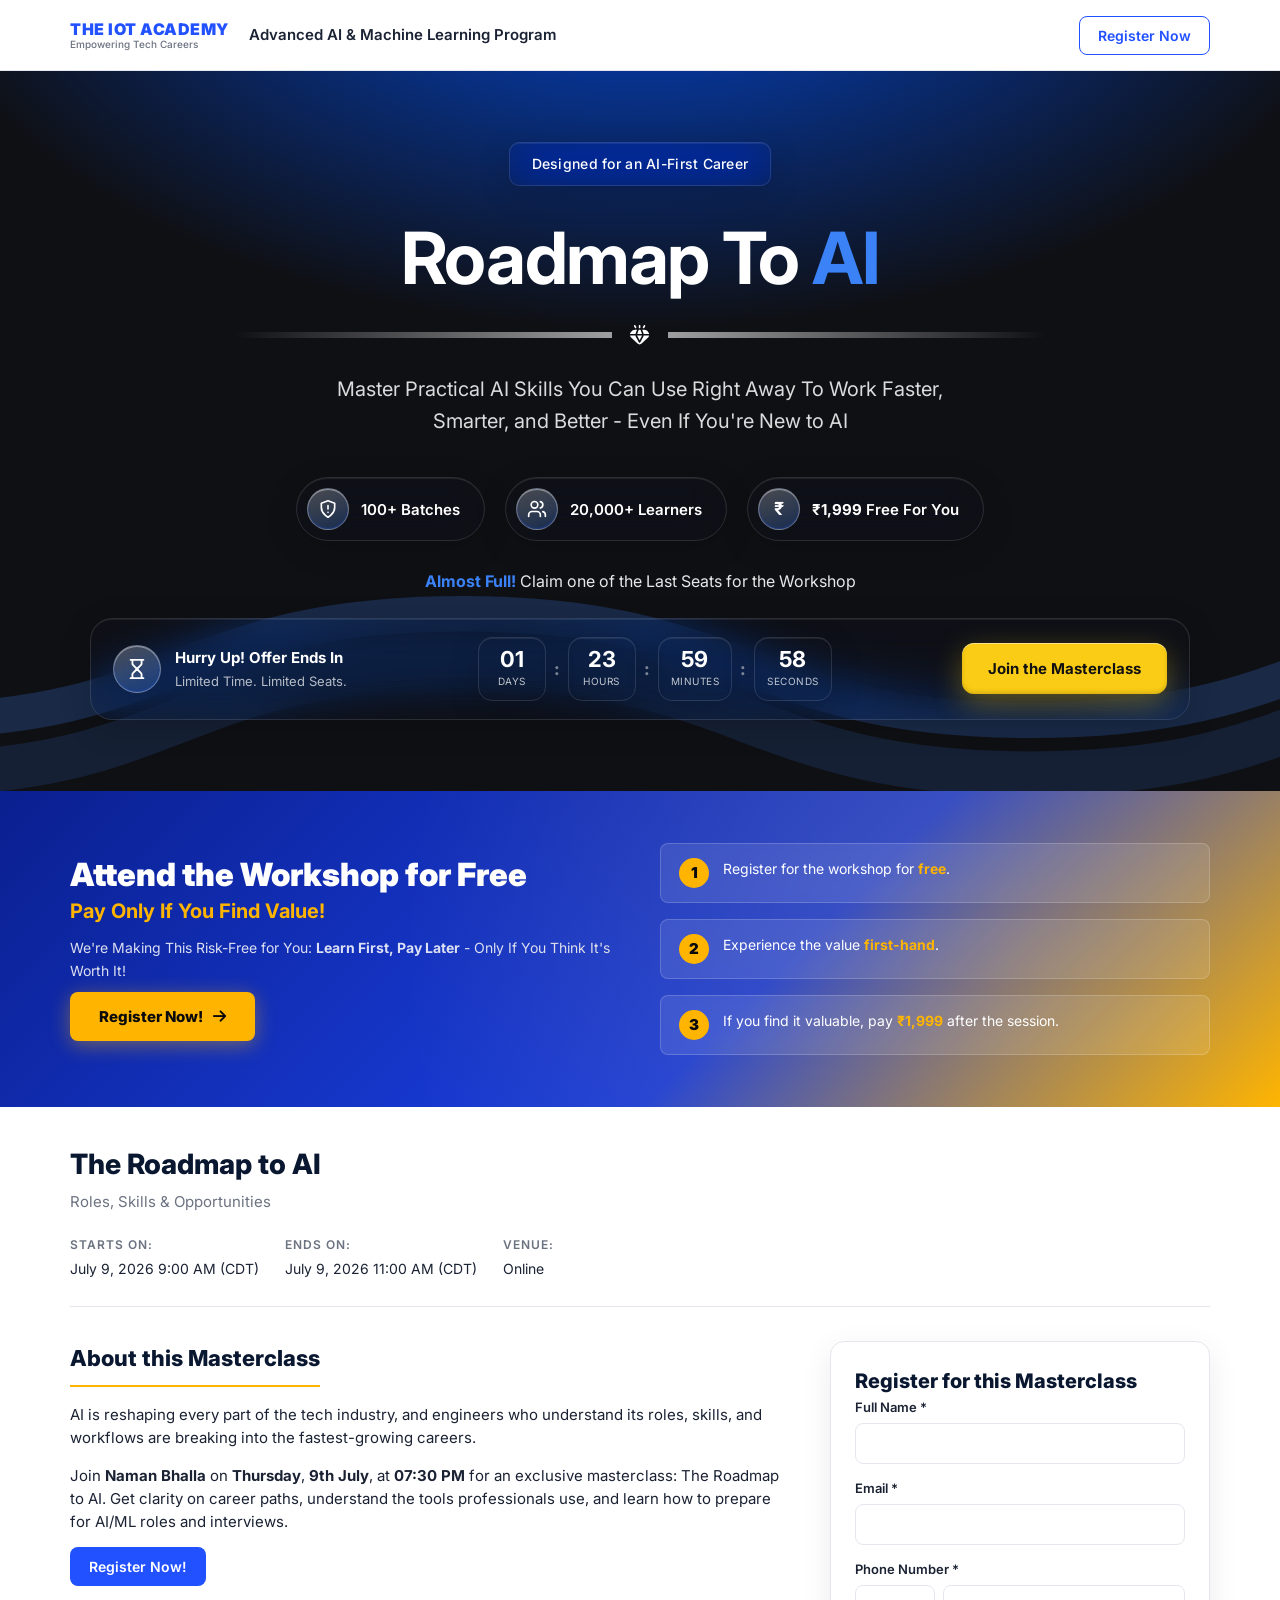
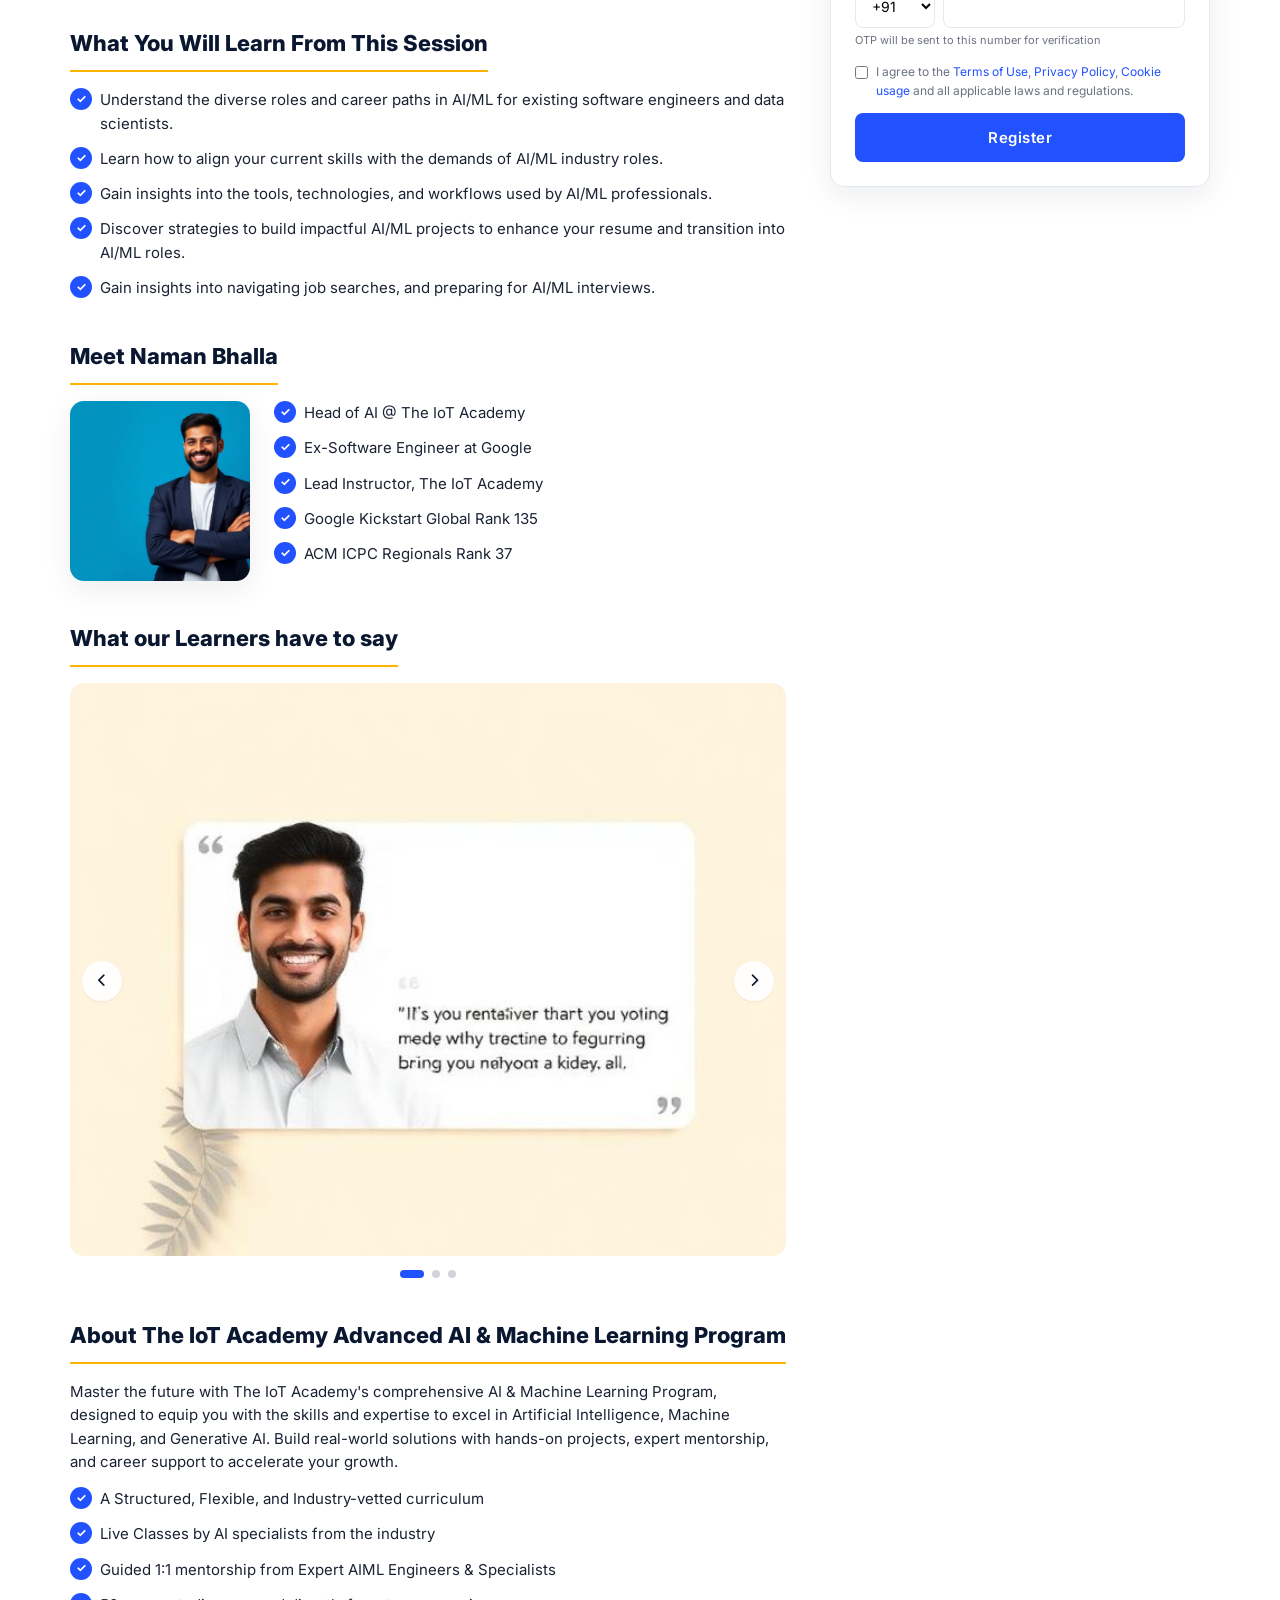
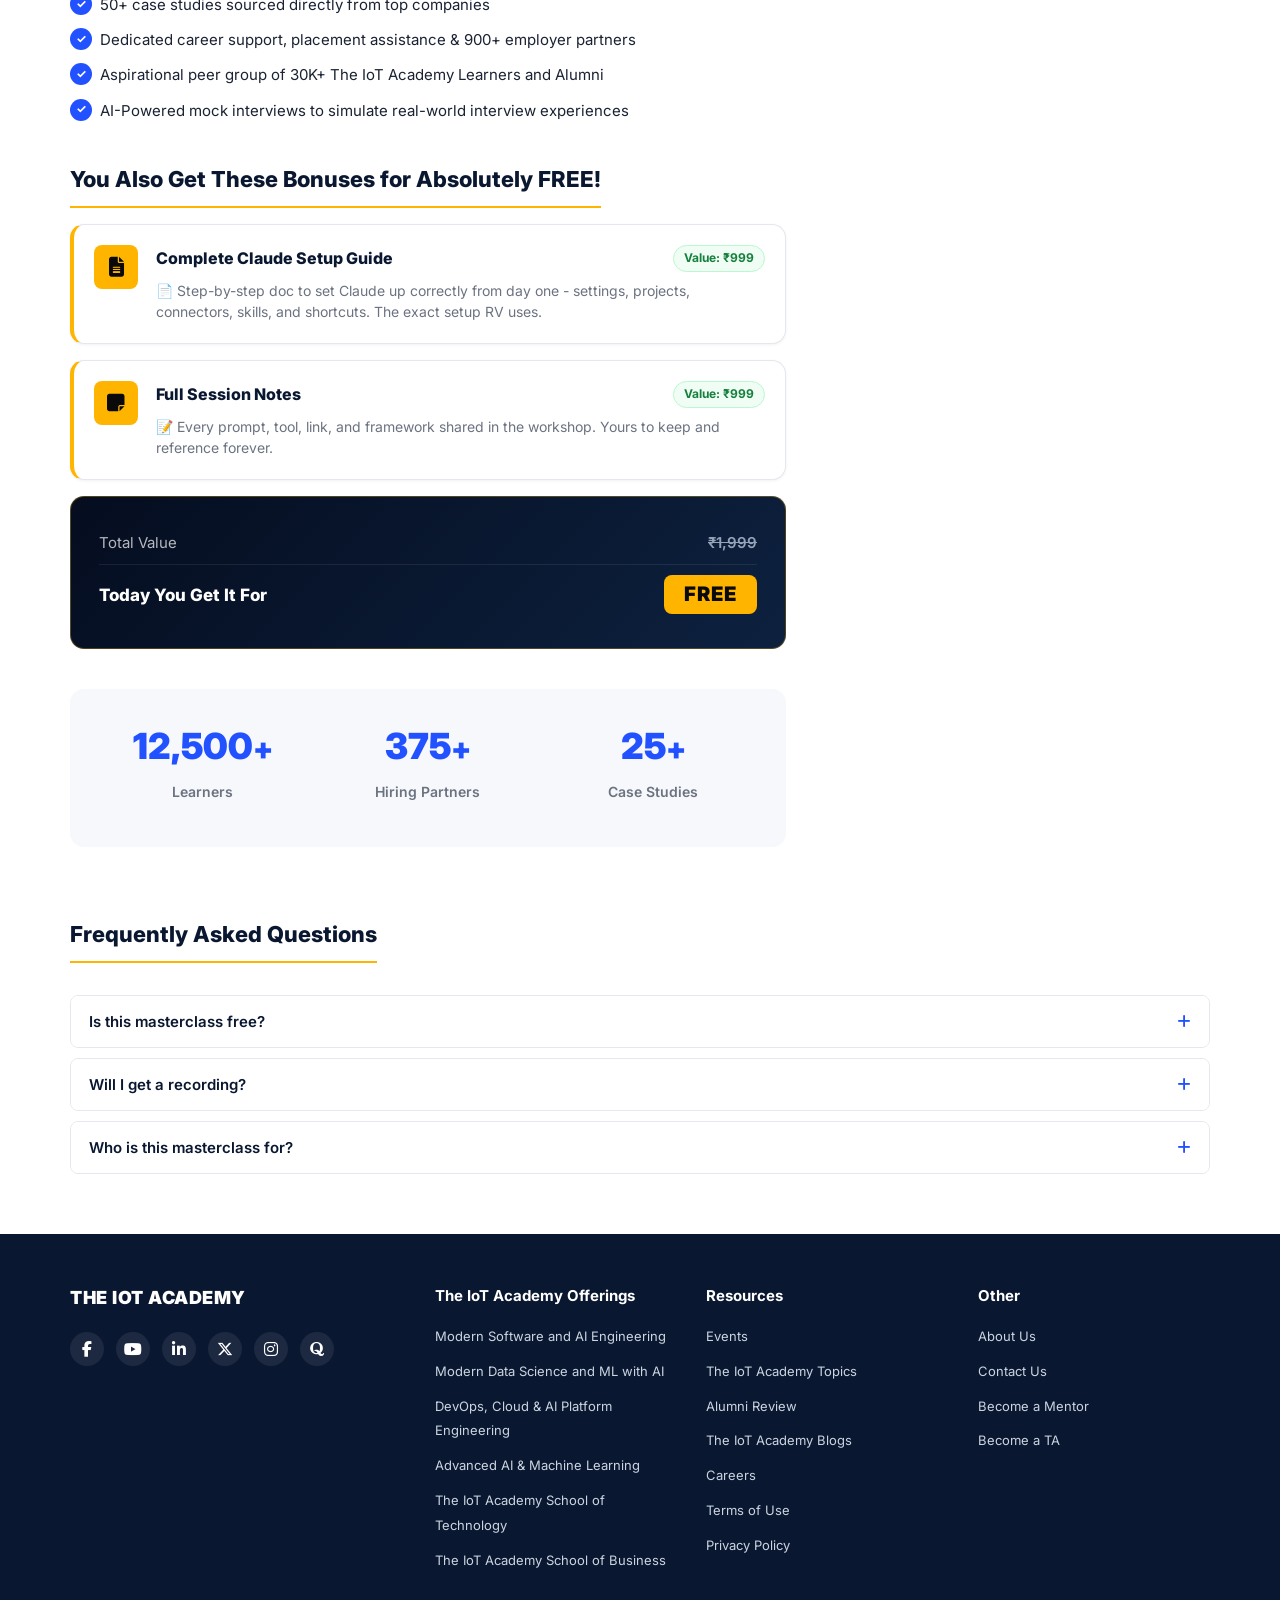
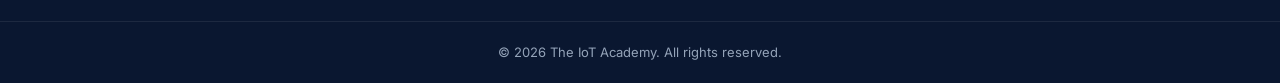
==== commit 4e2e1b31: "Add files via upload" ====
--- a/index.html
+++ b/index.html
@@ -26,14 +26,14 @@
         <span class="brand-sub">Empowering Tech Careers</span>
       </a>
       <div class="nav-title">Advanced AI &amp; Machine Learning Program</div>
-      <button class="btn btn-outline nav-cta" type="button">Sign Up / Login</button>
+      <a href="#registerForm"><button class="btn btn-outline nav-cta" type="button">Register Now</button></a>
       <button class="hamburger" id="hamburger" aria-label="Toggle menu" aria-expanded="false">
         <span></span><span></span><span></span>
       </button>
     </div>
   </header>
 
-<!-- Hero -->
+  <!-- Hero -->
   <section class="hero">
     <div class="hero-glow"></div>
     <svg class="hero-curves" viewBox="0 0 1440 320" preserveAspectRatio="xMidYMax slice">
@@ -118,11 +118,13 @@
           <span class="colon">:</span>
           <div class="time-unit glass"><span class="value" id="cd-hours">02</span><span class="label">Hours</span></div>
           <span class="colon">:</span>
-          <div class="time-unit glass"><span class="value" id="cd-minutes">02</span><span class="label">Minutes</span></div>
+          <div class="time-unit glass"><span class="value" id="cd-minutes">02</span><span class="label">Minutes</span>
+          </div>
           <span class="colon">:</span>
-          <div class="time-unit glass"><span class="value" id="cd-seconds">02</span><span class="label">Seconds</span></div>
-        </div>
-        <button class="cta-button" data-scroll-to="registerForm">Join The Free Masterclass</button>
+          <div class="time-unit glass"><span class="value" id="cd-seconds">02</span><span class="label">Seconds</span>
+          </div>
+        </div>
+        <button class="cta-button" data-scroll-to="registerForm">Join the Masterclass</button>
       </div>
     </div>
   </section>
@@ -135,7 +137,7 @@
         <p class="risk-sub">Pay Only If You Find Value!</p>
         <p class="risk-desc">We're Making This Risk-Free for You: <strong>Learn First, Pay Later</strong> - Only If You
           Think It's Worth It!</p>
-        <button class="btn btn-yellow" data-scroll-to="registerForm">Register for Free <i
+        <button class="btn btn-yellow" data-scroll-to="registerForm">Register Now! <i
             class="fa-solid fa-arrow-right"></i></button>
       </div>
       <div class="risk-steps">
@@ -306,11 +308,6 @@
     <aside class="body-side">
       <form class="register-card" id="registerForm" novalidate>
         <h3>Register for this Masterclass</h3>
-        <div class="form-risk-note">
-          <i class="fa-solid fa-shield-halved"></i>
-          <span>Free to attend &mdash; pay <strong>₹1,999</strong> only if you find it valuable!</span>
-        </div>
-
         <div class="field">
           <label for="fullName">Full Name *</label>
           <input id="fullName" name="fullName" type="text" required />
@@ -323,40 +320,18 @@
           <label for="phone">Phone Number *</label>
           <div class="phone-row">
             <select aria-label="Country code">
-              <option value="+1">+1</option>
               <option value="+91">+91</option>
-              <option value="+44">+44</option>
             </select>
             <input id="phone" name="phone" type="tel" required />
           </div>
           <small>OTP will be sent to this number for verification</small>
-        </div>
-        <div class="field">
-          <label for="gradYear">Graduation Year *</label>
-          <select id="gradYear" required>
-            <option value="">Select</option>
-            <option>2028</option>
-            <option>2027</option>
-            <option>2026</option>
-            <option>2025</option>
-            <option>2024</option>
-            <option>2023</option>
-            <option>2022</option>
-            <option>2021</option>
-            <option>2020</option>
-          </select>
         </div>
         <label class="checkbox">
           <input type="checkbox" required />
           <span>I agree to the <a href="#">Terms of Use</a>, <a href="#">Privacy Policy</a>, <a href="#">Cookie
               usage</a> and all applicable laws and regulations.</span>
         </label>
-        <label class="checkbox">
-          <input type="checkbox" />
-          <span>I agree to receive the OTPs &amp; updates via text SMS and WhatsApp</span>
-        </label>
-        <button type="submit" class="btn btn-primary btn-block">SIGN UP</button>
-        <p class="signin-link">Already a member? <a href="#">LOG IN</a></p>
+        <button type="submit" class="btn btn-primary btn-block">Register</button>
       </form>
     </aside>
   </section>
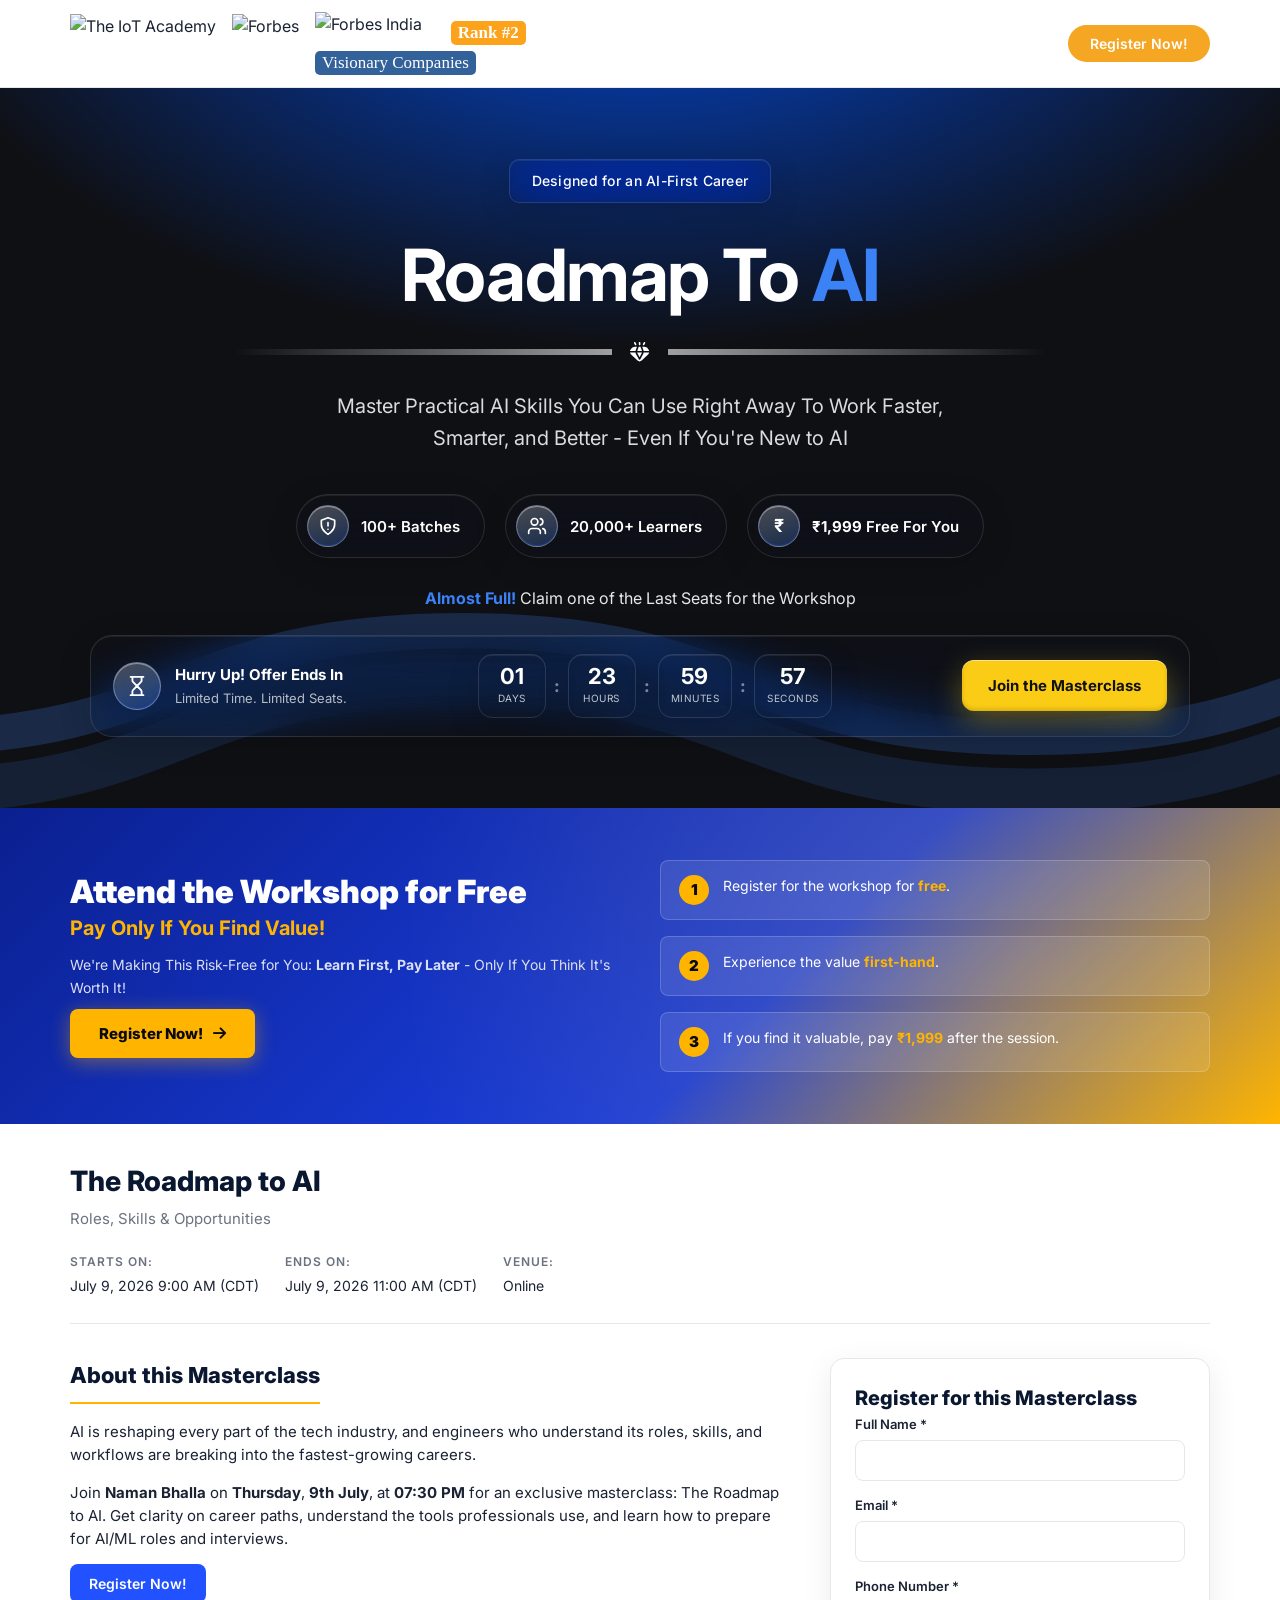
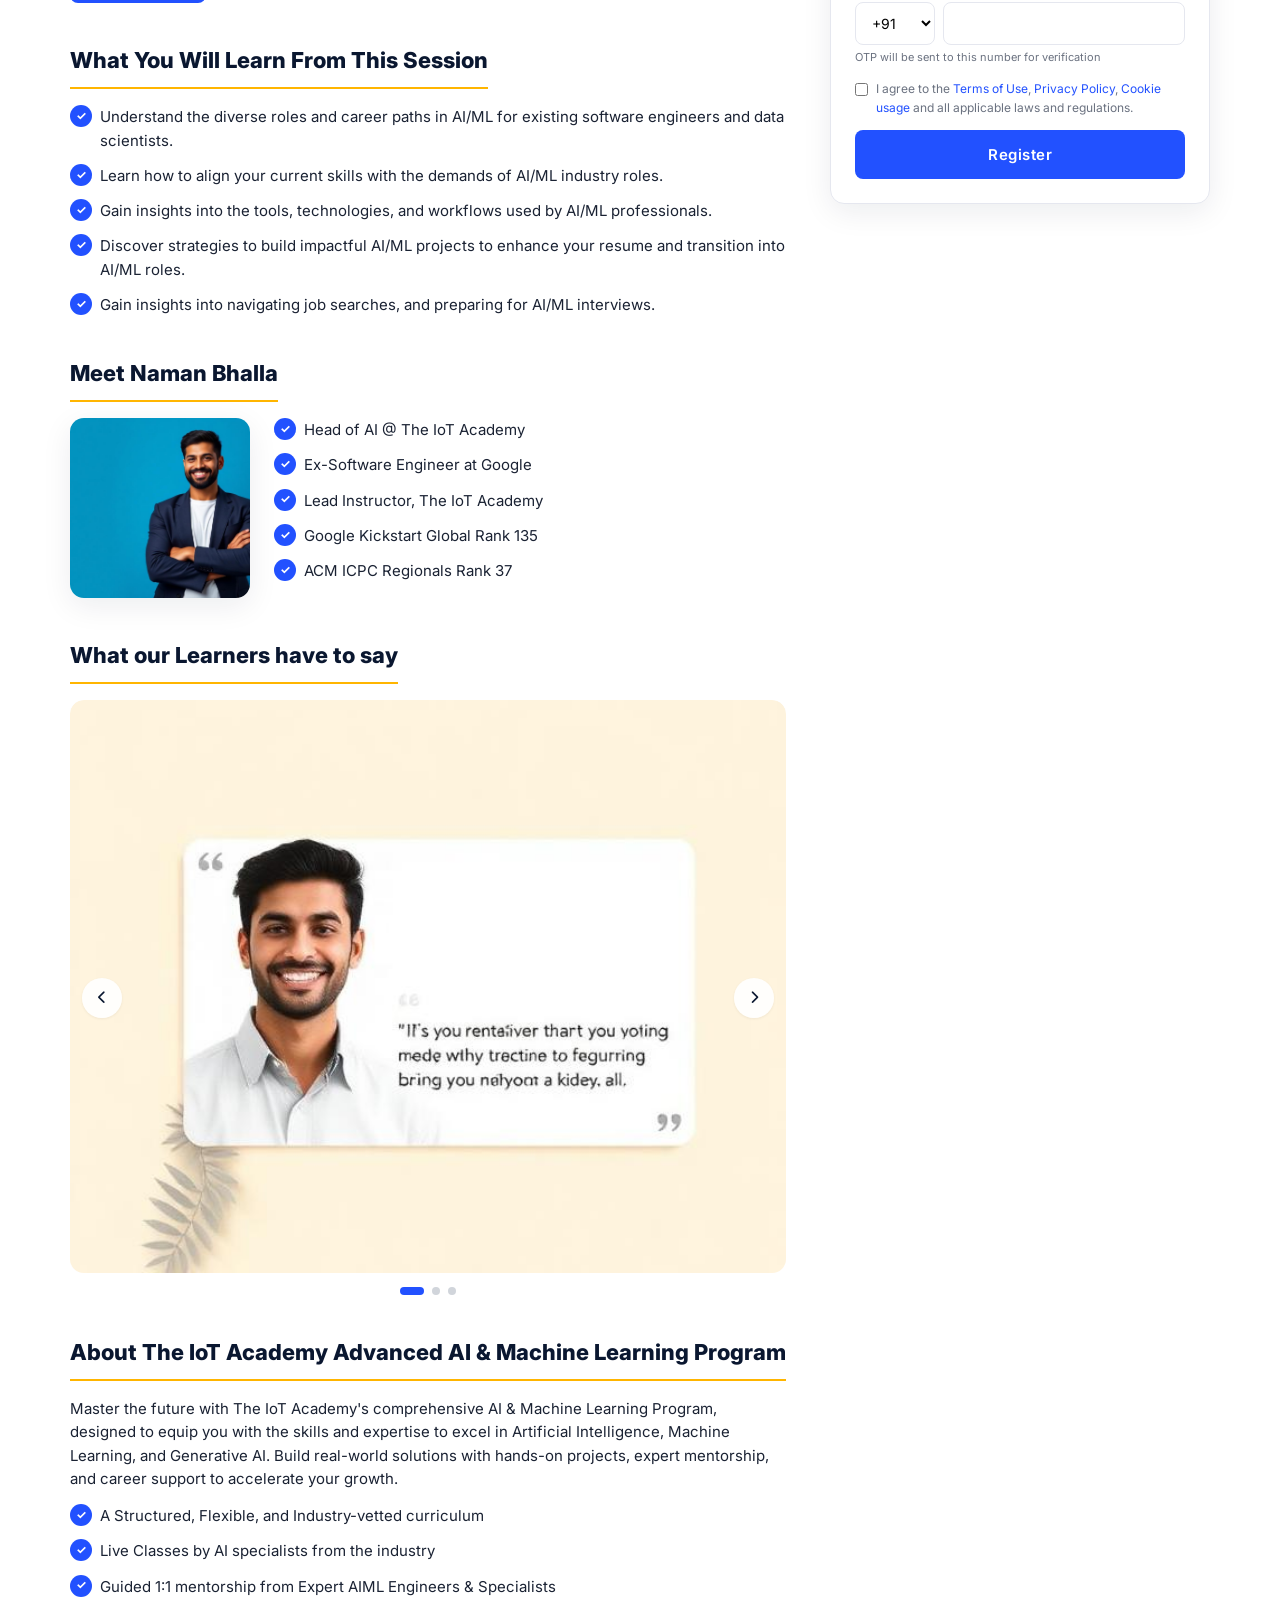
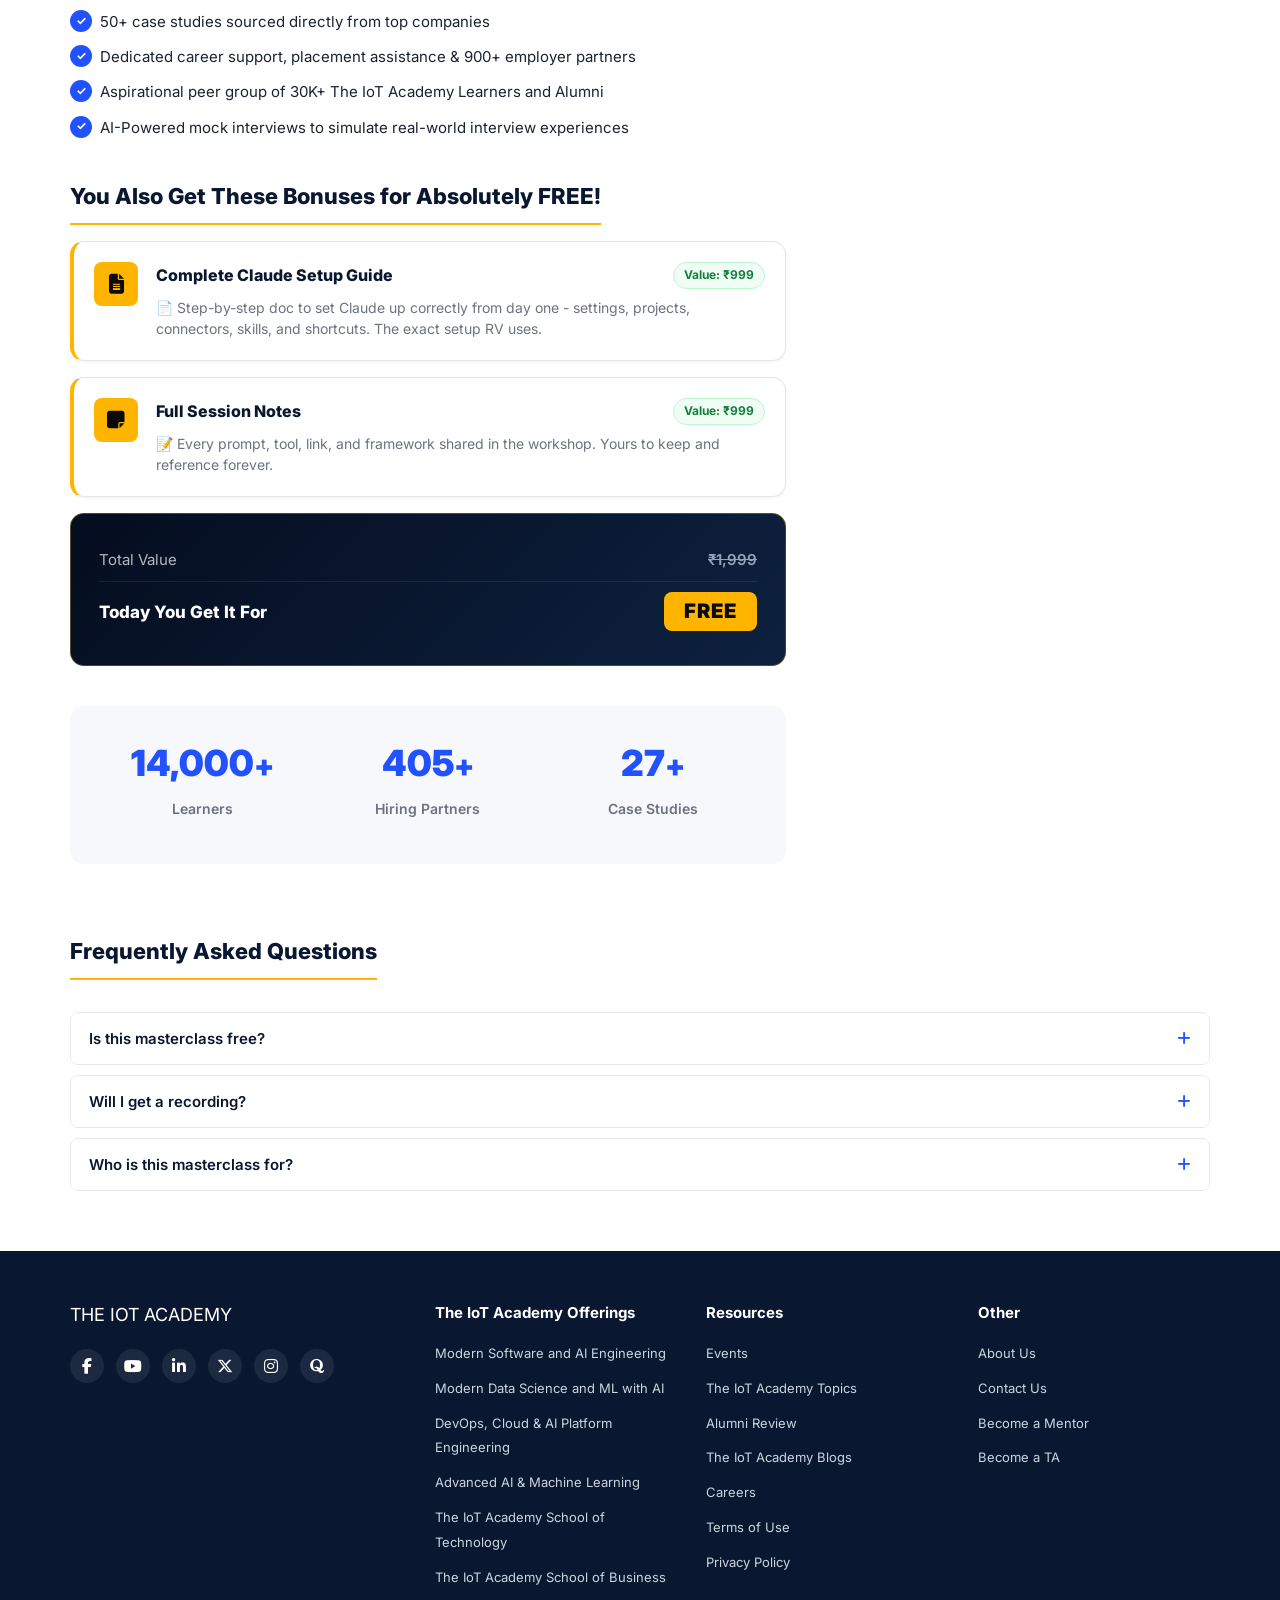
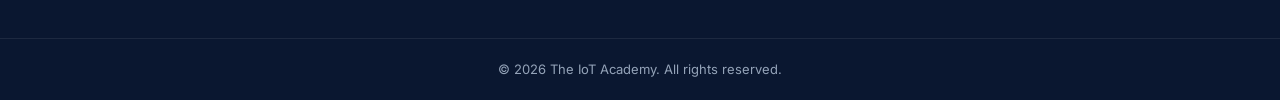
==== commit eeb1c9bb: "Add files via upload" ====
--- a/index.html
+++ b/index.html
@@ -18,17 +18,28 @@
 
 <body>
 
-  <!-- Navbar -->
-  <header class="navbar" id="navbar">
-    <div class="container nav-inner">
-      <a href="#" class="brand" aria-label="The IoT Academy">
-        <span class="brand-logo">THE IOT ACADEMY</span>
-        <span class="brand-sub">Empowering Tech Careers</span>
-      </a>
-      <div class="nav-title">Advanced AI &amp; Machine Learning Program</div>
-      <a href="#registerForm"><button class="btn btn-outline nav-cta" type="button">Register Now</button></a>
-      <button class="hamburger" id="hamburger" aria-label="Toggle menu" aria-expanded="false">
-        <span></span><span></span><span></span>
+  <!-- Header / Navbar -->
+  <header class="site-header" id="navbar">
+    <div class="header-inner">
+      <div class="logo-cluster">
+        <div class="logo">
+          <img src="https://www.theiotacademy.co/assets/dit/images/navbar/logo.svg" alt="The IoT Academy"
+            style="height:60px;width:auto;" />
+        </div>
+        <div class="forbes-divider">
+          <img src="https://www.theiotacademy.co/assets/dit/images/navbar/forbes01.svg" alt="Forbes"
+            style="height:60px;width:auto;" />
+        </div>
+        <div class="forbes">
+          <img src="https://www.theiotacademy.co/assets/dit/images/navbar/forbes02.svg" alt="Forbes India"
+            style="height:35px;width:auto;" />
+          <div class="visionary">Visionary Companies</div>
+          <div class="rank">Rank #2</div>
+        </div>
+      </div>
+
+      <button class="login-btn" onclick="document.getElementById('registerForm').scrollIntoView({behavior:'smooth'})">
+        Register Now!
       </button>
     </div>
   </header>
@@ -420,6 +431,18 @@
   </button>
 
   <script src="js/script.js"></script>
+  <script>
+    // Programs dropdown
+    const pw = document.getElementById('programsWrap');
+    const pb = document.getElementById('programsBtn');
+    pb.addEventListener('click', (e) => { e.stopPropagation(); pw.classList.toggle('open'); });
+    document.addEventListener('click', (e) => { if (!pw.contains(e.target)) pw.classList.remove('open'); });
+    // Pause marquee on hover
+    const mt = document.querySelector('.marquee-track');
+    const mq = document.querySelector('.marquee');
+    mq.addEventListener('mouseenter', () => mt.style.animationPlayState = 'paused');
+    mq.addEventListener('mouseleave', () => mt.style.animationPlayState = 'running');
+  </script>
 </body>
 
 </html>
--- a/css/style.css
+++ b/css/style.css
@@ -133,74 +133,208 @@
 /* =========================================
    Navbar
 ========================================= */
-.navbar {
-  position: sticky;
-  top: 0;
-  z-index: 100;
+
+
+.site-header {
   background: #fff;
-  border-bottom: 1px solid var(--border);
-  transition: transform .3s ease, box-shadow .2s ease;
-}
-
-.navbar.hide {
-  transform: translateY(-100%);
-}
-
-.navbar.scrolled {
-  box-shadow: var(--shadow-sm);
-}
-
-.nav-inner {
-  display: flex;
-  align-items: center;
-  gap: 20px;
-  height: 70px;
-}
-
-.brand {
+  border-bottom: 1px solid #e5e7eb;
+}
+
+.header-inner {
+  max-width: var(--container);
+  margin: 0 auto;
+  padding: 12px 20px;
+  display: flex;
+  align-items: center;
+  justify-content: space-between;
+  gap: 24px;
+}
+
+.logo-cluster {
+  display: flex;
+  align-items: center;
+  gap: 16px;
+}
+
+.logo {
+  display: flex;
+  align-items: center;
+  gap: 8px;
+}
+
+.logo-circle {
+  width: 44px;
+  height: 44px;
+  border-radius: 50%;
+  border: 2px solid #1e40af;
+  display: grid;
+  place-items: center;
+  color: #1e40af;
+  font-size: 10px;
+  font-weight: 700;
+}
+
+.logo-text .brand {
+  color: #1e40af;
+  font-weight: 700;
+  font-size: 13px;
+}
+
+.logo-text .tag {
+  color: #6b7280;
+  font-size: 8px;
+  text-transform: uppercase;
+  letter-spacing: .5px;
+}
+
+.forbes {
   display: flex;
   flex-direction: column;
-  line-height: 1;
-}
-
-.brand-logo {
-  font-weight: 900;
-  font-size: 16px;
+  align-items: flex-start;
+  gap: 4px;
+  position: relative;
+}
+
+.visionary {
+  height: 24px;
+  display: flex;
+  align-items: center;
+  padding: 0 7px;
+  border-radius: 5px;
+  background: #33629A;
+  text-wrap: nowrap;
+  color: #FFF;
+  font-family: auto;
+  font-size: 17px;
+  font-style: normal;
+  font-weight: 400;
+  line-height: normal;
+}
+
+.rank {
+  height: 24px;
+  display: flex;
+  align-items: center;
+  padding: 0 7px;
+  border-radius: 5px;
+  background: #FDA31B;
+  animation: rankBlink 1.2s infinite;
+  text-wrap: nowrap;
+  color: #fff;
+  font-family: auto;
+  font-size: 17px;
+  font-style: normal;
+  font-weight: 800;
+  line-height: normal;
+  position: absolute;
+  bottom: 30px;
+  right: -50px;
+}
+
+@keyframes rankBlink {
+
+  0% {
+    background-color: #ffc107;
+    color: #ffffff;
+  }
+
+  50% {
+    background-color: #26296b;
+  }
+
+  100% {
+    background-color: #ffc107;
+    color: #ffffff;
+  }
+}
+
+
+
+.login-btn {
+  background: #f5a623;
+  color: #fff;
+  padding: 10px 22px;
+  border-radius: 50px;
+  font-size: 14px;
+  font-weight: 600;
+  display: inline-flex;
+  align-items: center;
+  gap: 8px;
+  transition: background .2s;
+  border: none;
+  cursor: pointer;
+  font-family: inherit;
+  white-space: nowrap;
+  flex-shrink: 0;
+}
+
+
+#programsBtn {
+  color: var(--text);
+  font-size: 14px;
+  font-weight: 500;
+  padding: 6px 10px;
+  border-radius: var(--radius);
+  display: flex;
+  align-items: center;
+  gap: 4px;
+}
+
+#programsBtn:hover {
   color: var(--blue-600);
-  letter-spacing: .5px;
-}
-
-.brand-sub {
-  font-size: 10px;
-  color: var(--muted);
-  font-weight: 500;
-  margin-top: 2px;
-}
-
-.nav-title {
-  font-weight: 600;
-  color: var(--text);
-  font-size: 15px;
-  flex: 1;
-}
-
-.nav-cta {
-  margin-left: auto;
-}
-
-.hamburger {
+}
+
+.login-btn:hover {
+  background: #e69512;
+}
+
+.login-btn svg {
+  width: 15px;
+  height: 15px;
+  fill: #fff;
+}
+
+.programs-wrap {
+  position: relative;
+}
+
+.programs-dropdown {
+  position: absolute;
+  top: calc(100% + 12px);
+  left: -16px;
+  background: #fff;
+  border: 1px solid #e5e7eb;
+  border-radius: 12px;
+  box-shadow: 0 12px 40px rgba(0, 0, 0, .08);
+  min-width: 240px;
+  padding: 8px;
   display: none;
-  flex-direction: column;
-  gap: 4px;
-  padding: 8px;
-}
-
-.hamburger span {
-  width: 22px;
-  height: 2px;
-  background: var(--text);
-  border-radius: 2px;
-  transition: .2s;
+  z-index: 200;
+}
+
+.programs-dropdown a {
+  display: block;
+  padding: 10px 14px;
+  border-radius: 8px;
+  font-size: 14px;
+  color: #111827;
+}
+
+.programs-dropdown a:hover {
+  background: #f3f4f6;
+  color: #1e40af;
+}
+
+.programs-wrap.open .programs-dropdown {
+  display: block;
+}
+
+@media (max-width: 960px) {
+
+  .forbes,
+  .site-nav {
+    display: none;
+  }
 }
 
 /* =========================================
@@ -1082,7 +1216,7 @@
   -webkit-backdrop-filter: blur(20px) saturate(200%);
 }
 
-#countdownStrip.is-sticky + * {
+#countdownStrip.is-sticky+* {
   margin-top: 80px;
 }
 
